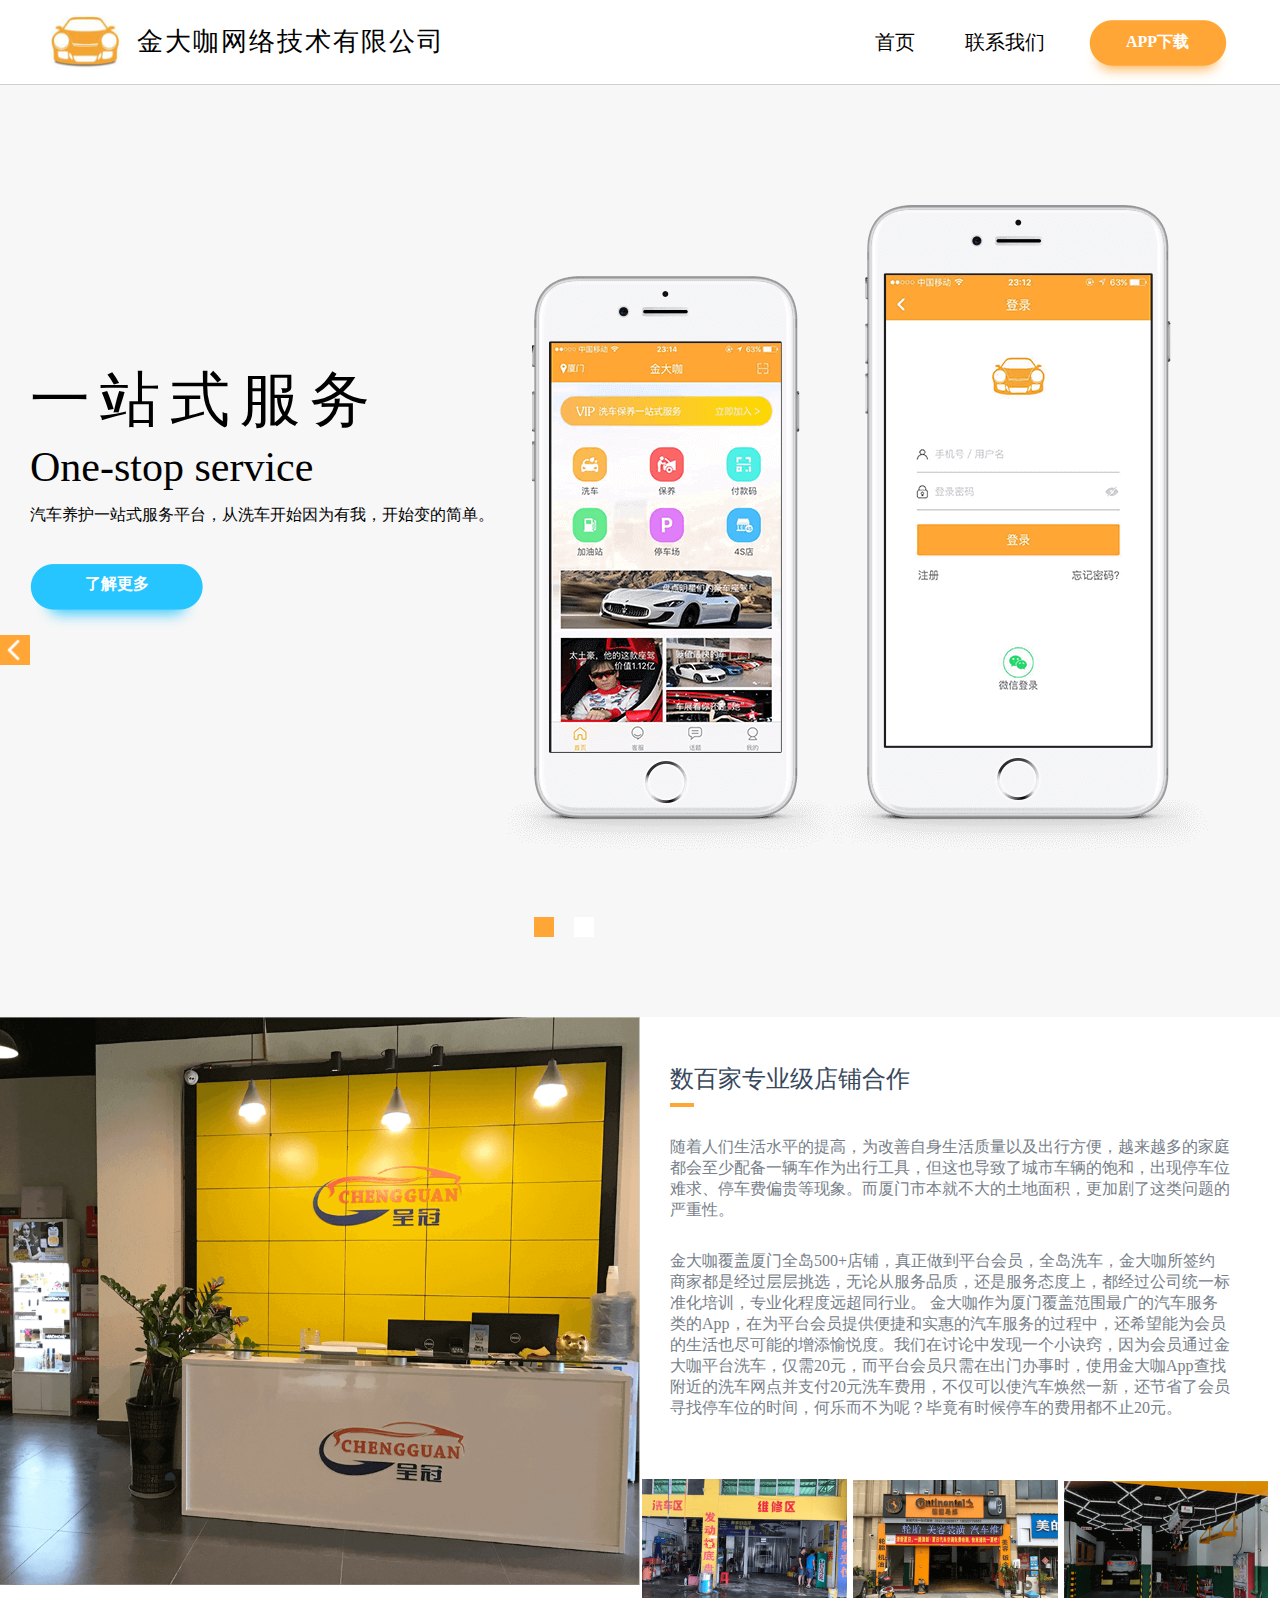
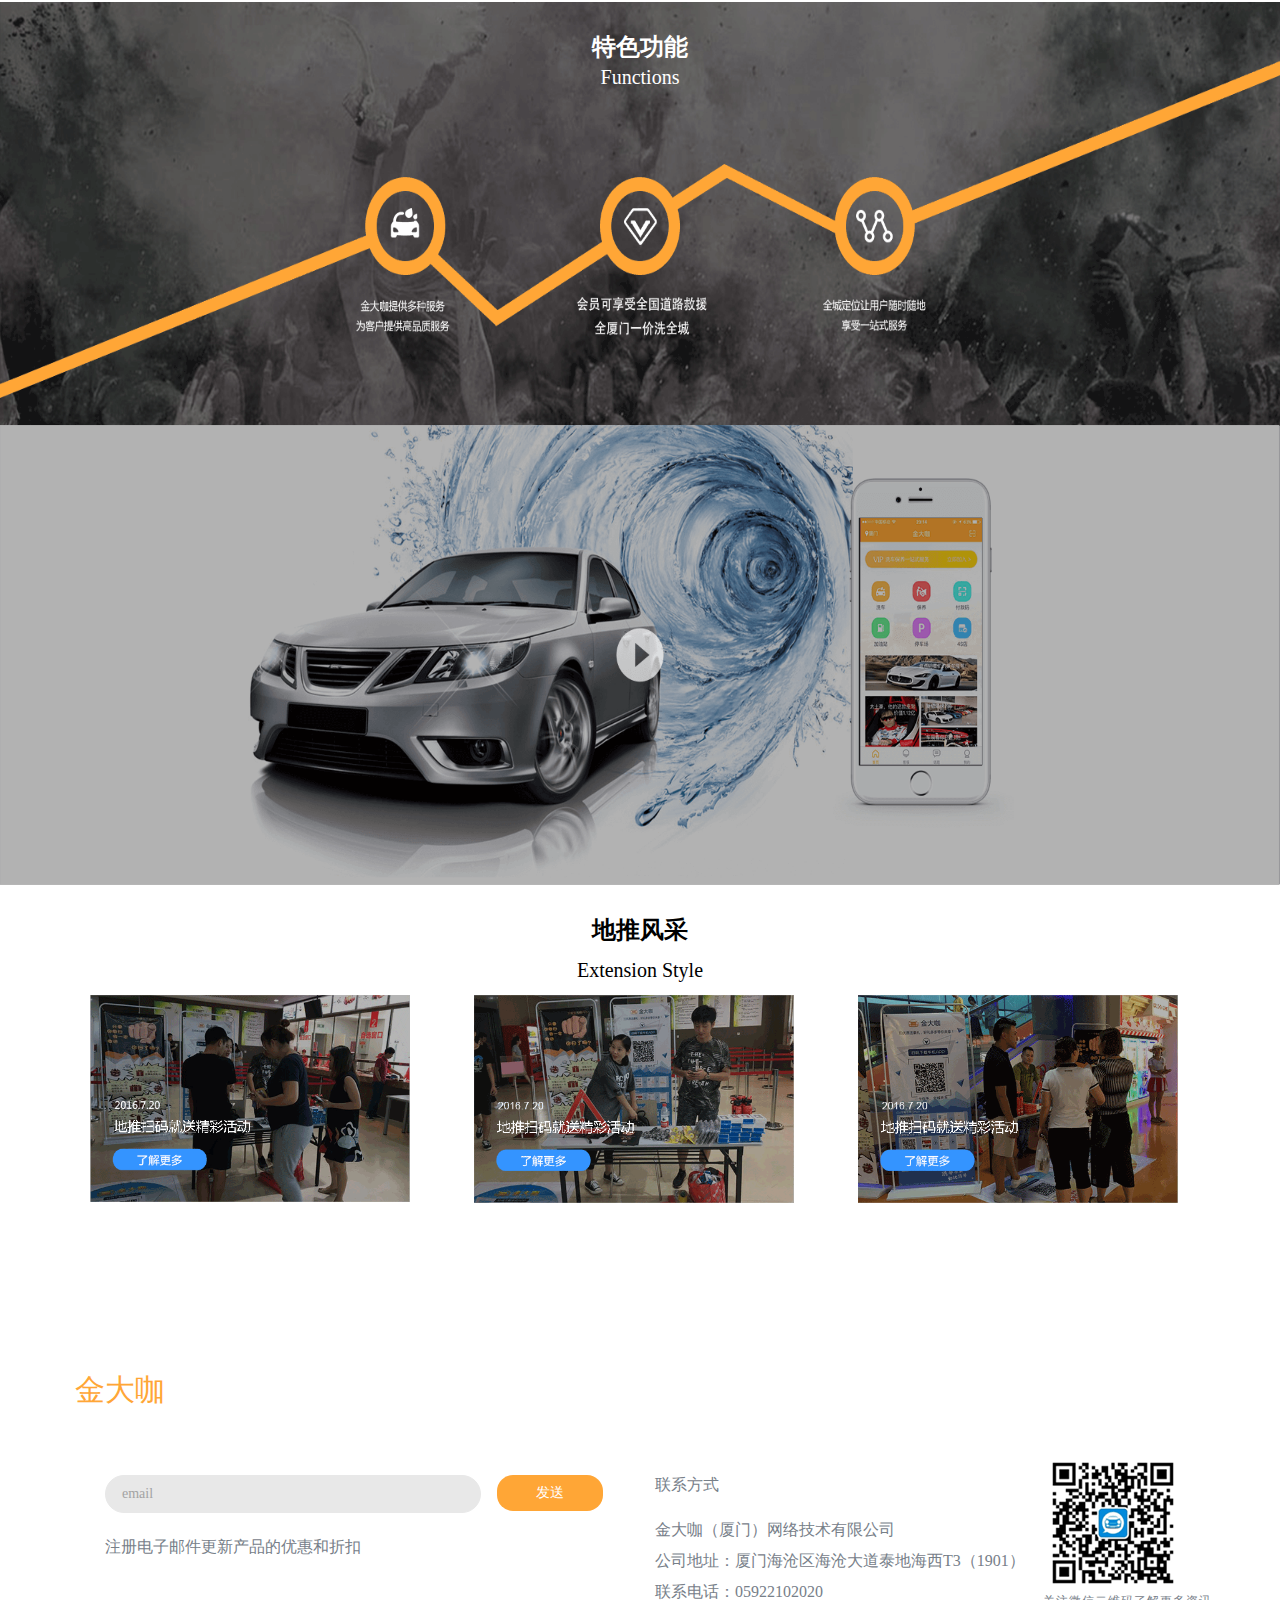
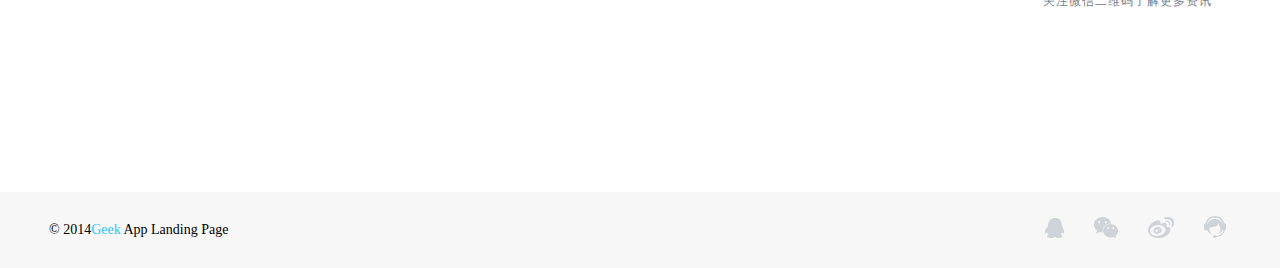
==== index.html @ 1a279f51 "金大咖三个静态页面" ====
<html>

<head>
    <meta http-equiv="Content-Type" content="text/html;charset=UTF-8">
    <title>金大咖</title>
    <link rel="stylesheet" type="text/css" href="css/base.css">
</head>

<body>
    <wrap>
        <header>
            <div class="header-middle">
            <img src="images/card.png" alt="金大咖的logo">
            <h2>金大咖网络技术有限公司</h2>
            <h3><a href="#">首页</a></h3>
            <h3><a href="contactUs.html">联系我们</a></h3>
            <div class="appBtn">
               <a href="download.html">APP下载</a>
            </div>
            </div>
        </header>
        <div class="content">
            <div class="aboutContent">
            <div class="about-content">
                 <img src="images/left-icon.png" class="leftBtn">
                <div class="about-middle">
                    <div class="about-ervice">
                        <h1>一站式服务</h1>
                        <h2>One-stop service</h2>
                        <h6>汽车养护一站式服务平台，从洗车开始因为有我，开始变的简单。</h6>
                         <div class="moreBtn">了解更多</div>
                    </div>
                    <img src="images/phone.png">
                    <div style="" class="tip-div">
                        <div class="color-span"></div>
                        <div></div>
                  </div>
                        
                </div>
                 <img src="images/right-icon.png" class="rightBtn">
            </div>
            </div>
            <div class="shop-content">
                <div class="shop-middle">
                    <img src="images/store1.png" class="storeImg">
                    <div>
                        <h3>数百家专业级店铺合作</h3>
                        <span></span>
                        <p>随着人们生活水平的提高，为改善自身生活质量以及出行方便，越来越多的家庭都会至少配备一辆车作为出行工具，但这也导致了城市车辆的饱和，出现停车位难求、停车费偏贵等现象。而厦门市本就不大的土地面积，更加剧了这类问题的严重性。</p>
                        <p>
                            金大咖覆盖厦门全岛500+店铺，真正做到平台会员，全岛洗车，金大咖所签约商家都是经过层层挑选，无论从服务品质，还是服务态度上，都经过公司统一标准化培训，专业化程度远超同行业。
金大咖作为厦门覆盖范围最广的汽车服务类的App，在为平台会员提供便捷和实惠的汽车服务的过程中，还希望能为会员的生活也尽可能的增添愉悦度。我们在讨论中发现一个小诀窍，因为会员通过金大咖平台洗车，仅需20元，而平台会员只需在出门办事时，使用金大咖App查找附近的洗车网点并支付20元洗车费用，不仅可以使汽车焕然一新，还节省了会员寻找停车位的时间，何乐而不为呢？毕竟有时候停车的费用都不止20元。
                        </p>
                        <img src="images/store2.png">
                        <img src="images/store3.png">
                        <img src="images/store4.png">
                    </div>
                </div>
            </div>
            <div class="feature-content">
                <h3>特色功能</h3>
                <h2>Functions</h2>
                <img src="images/bg-3.png">
            </div>
            <div class="vehicle-content">
                    <img src="images/vehicle.png" class="video" id="video">       
            </div>
             <div class="video-btn" id="video-btn">           
                
            </div>
            <div id="shadow">
                <div id="video-shut" class="video-shut">x</div>
            </div>
           
            <div class="push-content">
                <h3>地推风采</h3>
                <h2>Extension Style</h2>
                <ul>
                    <li>
                        <img src="images/image-3.png" alt="地推风采的第一张图片">
                    </li>
                    <li>
                       <img src="images/image-2.png" alt="地推风采的第二张图片">
                    </li>
                    <li>
                        <img src="images/image-1.png" alt="地推风采的第三张图片">
                    </li>
                </ul>
             </div>
        
            <div class="touch-content">
                <div class="touch-middle">
                    <h2>金大咖</h2>
                    <div class="touch-information">
                        <div class="email">email</div>
                        <div class="send">发送</div>
                        <h6>注册电子邮件更新产品的优惠和折扣</h6>
                    </div>
                    <div class="touch">
                        <p>联系方式</p>
                        <p>金大咖（厦门）网络技术有限公司</p>
                        <p>公司地址：厦门海沧区海沧大道泰地海西T3（1901）</p>
                        <p> 联系电话：05922102020</p>
                    </div>
                    <div class="qrCode">
                        <img src="images/qrCode.png" alt="二维码">
                        <p>关注微信二维码了解更多资讯</p>
                    </div>
                </div>
            </div>

            <div class="footer">
                <div class="footer-middle">
                    <p>© 2014<span>Geek</span> App Landing Page</p>
                    <div>
                        <img src="images/qq.png">
                        <img src="images/WeChat.png">
                        <img src="images/microblog.png">
                        <img src="images/custom-service.png">
                    </div>
                </div>
            </div>
    </wrap>
    <script src="http://libs.baidu.com/jquery/2.0.0/jquery.min.js"></script>
<script type="text/javascript">
          var obtn=document.getElementById('video');
  var ovideo=document.getElementById('video-btn');
  var oshut=document.getElementById('video-shut');
  var oshadow=document.getElementById('shadow');
  obtn.onclick=function () {
    ovideo.style.display='block';
    oshadow.style.display='block';
    ovideo.innerHTML='<video id="video1" controls="controls"><source src="movie.mp4" type="video/mp4"></video>';
  }
  oshut.onclick= function () {
    ovideo.style.display='none';
    oshadow.style.display='none';
  }    

</script>
</body>

</html>
---- css/base.css ----
body,h2,p,h1,h6,h3,h5,ul,li{
	margin: 0;
	padding:0;
}
ul li{
	list-style-type: none;
}
input{outline:none;}
/*****************************************************************头部内容部分************************************/
header {
	width: 100%;
	height: 84px;
	background-color: #fff;
	border-bottom: 1px solid #cfcfcf;
}
.header-middle{
	margin: 0 auto;
	width:1182px;
	height: 84px;
	
}
header a{
	color: #000000;
	text-decoration:none;
}
header .appBtn a{
	color: #fff!important;
}
header img{
	float: left;
	width: 72px;
	height:54px;
	margin-right: 16px;
	margin-top: 15px;
}
header h2{
	float: left;
	font-size: 26px;
	font-weight: normal;
	line-height: 84px;
	color: #000000;
	letter-spacing: 2px;

}
header h3:nth-last-of-type(1){
	margin-left: 50px;
}
header h3{
	float: left;
	font-size: 20px;
	font-weight: normal;
	line-height: 84px;
	color: #000000;
	margin-left: 430px;
}

header .appBtn{
	background: url(../images/appBtn.png);
	width: 147px;
	height: 64px;
	float: right;
	line-height: 44px;
	text-align: center;
	color: #fff;
	font-weight: bold;
	margin-top:20px;
}
/*****************************************************************汽车保养全能管家************************************/
.download-tip{
	width: 100%;
	height:810px;
}
.download-img-middle{
	width:1182px;
	margin: 0 auto;
}
.download-tip h2{
	font-size: 26px;
	font-weight: normal;
	line-height: 84px;
	color: #000000;
	letter-spacing: 2px;
}
.download-tip h2 span{
	font-size: 30px;
	font-weight: bold;
	line-height: 84px;
	color: #000000;
	letter-spacing: 4px;
}
.download-img{
	width: 100%;
	height: 480px;
}
.download-img img{
	float: left;
}
.download-img .line{
	float: left;
	margin-left: 6px;
	height: 300px;
	width: 2px;
	background-color: #cfcfcf;
}
.download-img .download-button{
	margin-left: 30px;
	float: left;
}
.download-img .download-button h3{
	font-family: normal;
	letter-spacing: 4px;
	font-size: 28px;
	margin-bottom: 20px;
}
.download-img .download-button ul{
	width: 300px;
	height:110px;
}
.download-img .download-button li{
	margin-bottom: 8px;
	height:20px;

}
.download-img .download-button li h6{
	color: #222222;
	font-size: 16px;
	letter-spacing: 4px;
	line-height: 20px;
	float: left;
}
.download-img .download-button li span{
	float: left;
	width: 2px;
	height: 20px;
	margin: 0 6px;
	background-color: #cfcfcf;
}
.download-img .download-button li p{
	font-size: 16px;
	letter-spacing: 4px;
	line-height: 20px;
	float: left;
	color: #555555;
}
.download-img .download-button div{
	width: 160px;
	height:40px;
	background-color: #ffa636;
	color: #fff;
	line-height: 40px;
	text-align: center;
	border-radius: 6px;
}
.download-inf{
	margin-top: 80px;
}
.download-inf h5{
	font-family: normal;
	letter-spacing: 4px;
	font-size: 28px;
	margin-bottom: 6px;
}
.download-inf .inf-span{
	height: 6px;
	width: 50px;
	background-color: #cfcfcf;
}
.download-inf  p{
	margin-top: 10px;
	font-size: 14px;
	color: #666666;
	letter-spacing: 2px;
}
/*****************************************************************强大的功能特性内容部分************************************/

.function-div{
	background-color: #f9f9f9;
	width: 100%;
	height: 1600px;
}
.function-div h1{
	line-height: 80px;
	font-size: 26px;
	text-align: center;
	margin-bottom: 20px;
}
.function-inf{
	margin: 0 auto;
	width:1182px;
	height:463px;
	margin-bottom: 10px;
}
.function-inf img,.function-inf .function-text{
	float: left;
}
.function-inf .function-text{
	margin-left: 15px;
}
.function-inf .function-text h3{
	margin-top: 110px;
	font-weight: normal;
	font-size: 20px;
	line-height: 22px;
	margin-bottom: 10px;
}
.function-inf .function-text p{
	font-size: 16px;
	line-height: 22px;
	color: #777777;
}
/*****************************************************************安装指南内容部分************************************/
.install-content{
	width: 100%;
	height: 700px;
}
.install-content h1{
	letter-spacing: 4px;
	line-height: 80px;
	font-size: 26px;
	text-align: center;
	margin-bottom: 20px;
}
.install-content .install-content-middle{
	margin: 0 auto;
	width:1182px;
	height: 700px;

}
.install-content .phone-img{
	margin-left: 140px;
	float: left;
}
.install-content .install-app{
	float: right;
	margin-right: 90px;
}
.install-content .install-app h5{

	margin-top: 60px;
	font-weight: normal;
	font-size: 20px;
	line-height: 22px;
	margin-bottom: 10px; 
}
.install-content .install-app .inf-p{
	font-size: 14px;
	line-height: 30px;
}
.install-content .install-app ul{
	width: 100%;
	height:140px;
}
.install-content .install-app ul li{
	float: left;
	height:180px;
	margin-left: 10px;
}
.install-content .install-app img{
	width: 140px;
	height:140px;
}
.install-content .install-app p{
	font-size: 12px;
	color: #444444;
}
.install-content .install-app a{
	color: #018adb;
}
/*****************************************************************了解更多内容部分************************************/
.aboutContent{
	background-color:#f7f7f7; 
	height: 932px;
	width: 100%;
}
.about-content{
	margin: 0 auto;
	height: 932px;
	width: 1349px;
	
}
.about-content .rightBtn, .about-content .leftBtn{
	margin-top: 550px;
	height: 30px;
	width: 30px;
}
.about-content .rightBtn{
	float: right;
}
.about-content  .leftBtn{
	float: left;
	
}
.about-content .about-middle{
	float: left;
	width:1182px;
	height: 932px;
}
.about-middle div{
	margin-top: 286px;
	float: left;
}
.about-middle h1{
	letter-spacing: 10px;
	line-height: 58px;
	font-weight: normal;
	font-size: 60px;

}
.about-middle h2{
	margin-top: 18px;
	font-weight: normal;
	font-size: 42px;
	line-height: 40px;
}
.about-middle h6{
	margin-top: 18px;
	font-weight: normal;
	font-size: 16px;
}
.moreBtn{
	background: url(../images/moreBtn.png);
	margin-top: 38px!important;
	width: 173px;
	height: 67px;
	text-align: center;
	color: #fff;
	font-size: 16px;
	font-weight: bold;
	line-height: 40px;
}
.about-middle img{
	margin-top: 120px;
	float: right;
}

.about-middle .tip-div img{
	float: none;
	margin:0;
}
.about-ervice {
	height: 490px;
}
.about-middle .tip-div{
	margin: 0 auto; 
	width: 100px;
	height:40px;
}
.about-middle .tip-div div{
	margin-top: 60px!important;
	margin-left: 20px;
	width:20px;
	height:20px;
	background-color: #fff;
}
.about-middle .tip-div .color-span{
		margin-left: 40px;
	background-color: #ffa636;
}

/*****************************************************************店铺部分************************************/
.shop-content{
	height:568px;
	width: 100%;
	background-color:#ffffff; 
}
.shop-content .shop-middle{
	height:568px;
	width: 100%;
}
.shop-content .storeImg{
	height:568px;
	width: 50%;
	float: left;
}
.shop-middle  div{
	float: right;
	width: 50%;
}
.shop-content h3{
	font-weight:normal;
	margin-left:30px;
	margin-top: 46px;
	font-size: 24px;
	color: #37485c;
}
 .shop-content span{
 	margin-left:30px;
 	display: block;
 	margin-top: 8px;
 	width: 24px;
 	height: 4px;
 	background-color: #ffa636;
 }
  .shop-content p{
 	margin-right:50px;
  	margin-left:30px;
  	font-size:14px;
 	margin-top: 30px;
 	font-size: 16px;
 	color: #778089;
 }
 .shop-middle div img{
 	width: 32%;
 	margin-top:60px;
 	margin-left: 2px;
 }


 /*****************************************************************联系我们车的图像内容部分************************************/
 .car-content,.car-content img{
 	margin: 0 auto;
	width:100%;
	height:560px;
 }


 /*****************************************************************特色功能内容部分************************************/
 .feature-content,.feature-content img{
 	margin: 0 auto;
	width:100%;
	height:440px;
 } 
 .feature-content h3,.feature-content h2{
 	width: 100%;
 	position: absolute;
 	text-align: center;
 	line-height: 30px;
 	color: #fff;
 }
 .feature-content h3{
 		font-size: 24px;
 	 margin-top: 30px;
 }
.feature-content h2{
	font-weight: normal;
		font-size: 20px;
 	 margin-top: 60px;
 }
/*****************************************************************地推风采部分************************************/
.push-content{
	width: 100%;
	height:380px;
}
 .push-content h3,.push-content h2{
	width: 100%;
 	text-align: center;
 	line-height: 30px;
}
.push-content  h3{
 		font-size: 24px;
 	 margin-top: 30px;
 }
.push-content  h2{
	font-weight: normal;
		font-size: 20px;
 	 margin-top: 10px;
 }
 .push-content  ul{
 	margin-top: 10px;
 }
 .push-content  ul li{
 	width: 25%;
 	float: left;
 	margin: 0 5%;	
 }
 .push-content  ul li:nth-last-of-type(1){
 	margin-left: 0;	
 }
 .push-content  ul li:nth-last-of-type(3){
 	margin-left: 7%;
margin-right: 0;	
 }
 .push-content  ul li img{
 	width: 100%;
 
 }
 /*****************************************************************车的图像内容部分************************************/
 .vehicle-content,.vehicle-content img{
 	margin: 0 auto;
	width:100%;
	height:460px;
 }
.video-btn{
      position: fixed;
      top:0;
      left: 40%;
      display: none;
      z-index: 101;
    }
    .video-btn #video1{
    	margin-top: 16%;
    	height: 560px;
    }
	.video-shut{
  background:rgba(0, 0, 0, 0.5) none repeat scroll 0 0 !important;
   filter:Alpha(opacity=50); background:#000;
      height:80px;
      width:80px;
      font-size:20px;
      color:pink;
      float:right;
      color: #fff;
      text-align: center;
     line-height: 80px;
      padding-top:30px;
    }
    #shadow{
     position: fixed;
     opacity: 0.5;
     filter:alpha(opacity=50);
     bottom:0;
     left: 0;
     right: 0;
     top: 0;
     background:black;
     z-index: 100;
     display: none;
   }
  
 /*****************************************************************联系我们内容部分************************************/
 .contact-content{
 	height: 800px;
	width:100%;
 	background-color:#f7f7f7; 
 }
 .contact-middle{
 	width:1182px;
 	margin: 0 auto;
 	height: 800px;
 }
 .contact-content img{
 	padding-top: 70px;
 	display: block;
 	margin: 0 auto;
	width:1182px;
	height: 10px;
 }
 .contact-content h3{
 	color: #5d5d5d;
	margin-top: 60px;
	font-size:26px;
	line-height:30px;
 }
.contact-content h3 span{
	font-size: 20px;
	
	color: #7b7b7b;
	font-weight: normal!important;
	margin-left: 8px;
}
.contact-content h4{
	color: #7b7b7b;
	font-size:24px;
	font-weight: normal;
	margin: 30px 0;
}
.contact-content ul{
	float: left;
}
.contact-content ul p{
	margin-bottom: 40px;
	color: #979696;
	font-size:16px;
	font-weight: normal;
	line-height: 32px;
}
.contact-content ul .infP{
	margin:0 0 40px 0;
}
.contact-content ul li{
	width: 700px;
	height:20px;
	margin-bottom: 20px;
}
.ride-li{
	margin-bottom: 10px!important;
}
.contact-content ul h6,.contact-content ul span{
	line-height: 20px;
	font-size: 16px;
	float: left;

}
.contact-content ul h6{
	color: #434141;
}
.contact-content ul span{
	letter-spacing: 1px;
	margin-left: 2px;
	color: #778089;
}
.contact-content .qrCode{
	float: left;
	padding:0!important;
	width: 140px!important;
	height:140px!important;
	margin:0!important;
}
.contact-content  h5{
	float: left;
	color: #444444;
	font-size: 16px;
	margin-left: 30px;
	line-height: 140px;
	letter-spacing: 1px;
	}
.contact-content  form{
	float: right;
	width: 480px;
	height:466px;
}
.contact-content input{
	border: 1px solid #e8e8e8;
	padding:0 0 0 30px;
	border-radius: 20px;
	height:46px;
	background-color: #e8e8e8;
	width: 480px;
	margin-bottom: 40px;
	line-height: 46px;
}
.contact-content .input-textarea{
	line-height: 180px;
	height:180px!important;

}
.contact-content .saveBtn{
	width: 160px;
	height:46px;
	border-radius: 20px;
	background-color: #ffa636;
	color: #fff;
	text-align: center;
	line-height: 46px;
	font-size: 16px;
	}
 /*****************************************************************联系内容部分************************************/



.touch-content{
	width: 100%;
	height: 422px;
	background-color: #fff;
}
.touch-middle{
	margin: 0 auto;
	width:1182px;
	height: 422px;
}
.touch-middle h2{
	margin-left: 26px;
	font-size: 30px;
	font-weight: normal;
	margin-top: 75px;
	color: #ffa636;
}
.touch-middle div{
	float: left;
}
.touch-middle .touch-information{
	margin-top: 64px;
}
.touch-middle .touch-information .email{
	font-size: 14px;
	color: #a3a3a3;
	padding-left: 16px;
	line-height: 36px;
	margin-left: 56px;
	border-radius: 12px;
	width: 358px;
	height: 36px;
	border: 1px solid #e8e8e8;
	border-radius: 20px;
	background-color: #e8e8e8;
	float: left;
}
.touch-middle .touch-information .send{
	text-align: center;
	font-size: 14px;
	color: #ffffff;
	line-height: 36px;
	border-radius: 16px;
	float: left;
	margin-left: 16px;
	width: 106px;
	height: 36px;
	background-color: #ffa636;
}
.touch-middle .touch-information h6{
	padding-left: 56px;
	margin-top: 62px;
	font-size: 16px;
	color: #778089;
	font-weight: normal;
}
.touch-middle  .touch{
	margin-top: 64px;
	float: left;
	margin-left:52px;
}
.touch-middle  .touch p{
	margin-bottom: 10px;
	font-size: 16px;
	color: #778089;
}
.touch-middle .touch p:first-child{
	margin-bottom: 24px;
}
.qrCode{
	margin-left: 18px;
	margin-top: 42px;
}
.qrCode p{
	letter-spacing: 1px;
	font-size: 12px;
	color: #778089;
}
 /*****************************************************************底部内容部分************************************/
 .footer{
 	width: 100%;
 	height: 76px;
 	background-color: #f7f7f7;
 }
 .footer .footer-middle{
 	margin: 0 auto;
	width:1182px;
	height: 76px;
 }

 .footer-middle p{
 	font-size: 14px;
 	line-height: 76px;
 	float: left;
 }
 .footer-middle p span{
 	color: #27c5ff;
 }
 .footer-middle  div{
 	float: right;
 	width: 186px;
 	margin-top: 24px;
 }
 .footer-middle  div img{
 	margin-left: 26px;
 }
 .footer-middle  div img:first-child{
 	margin-left: 0px;
 }
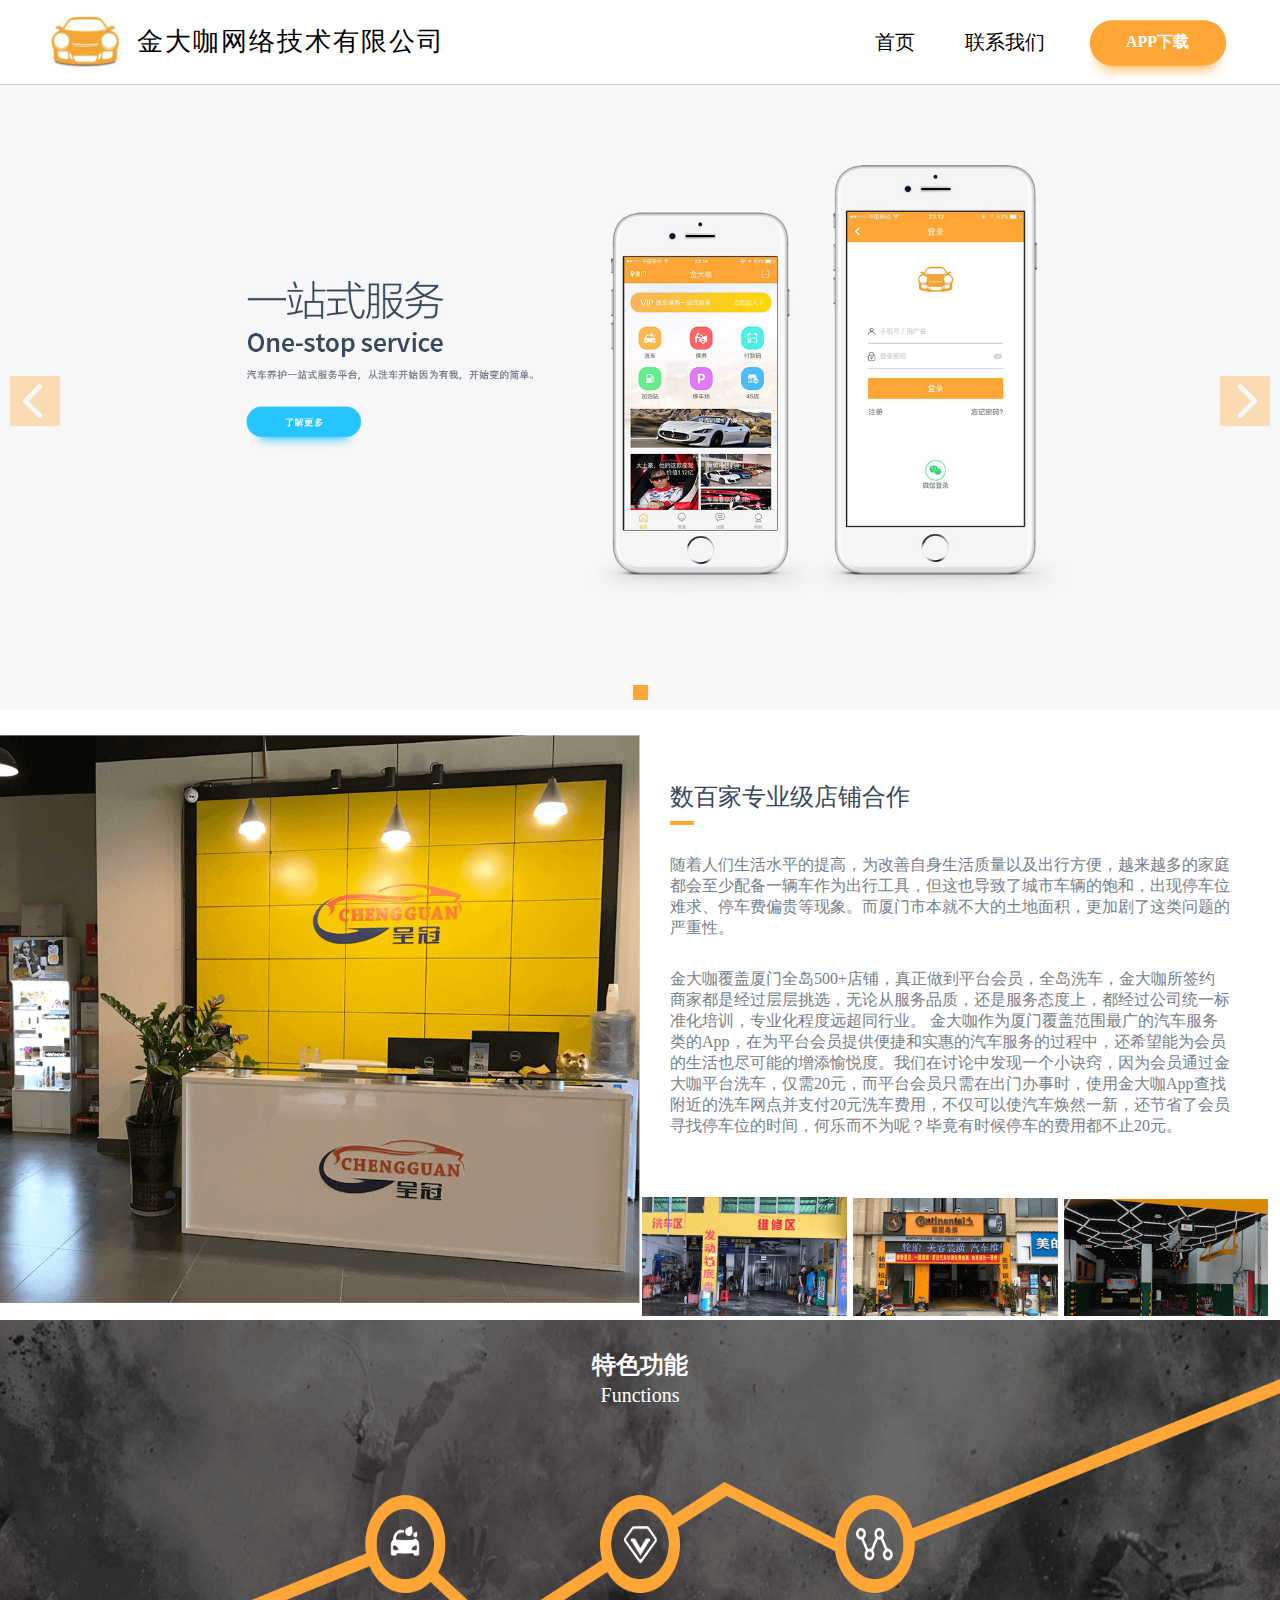
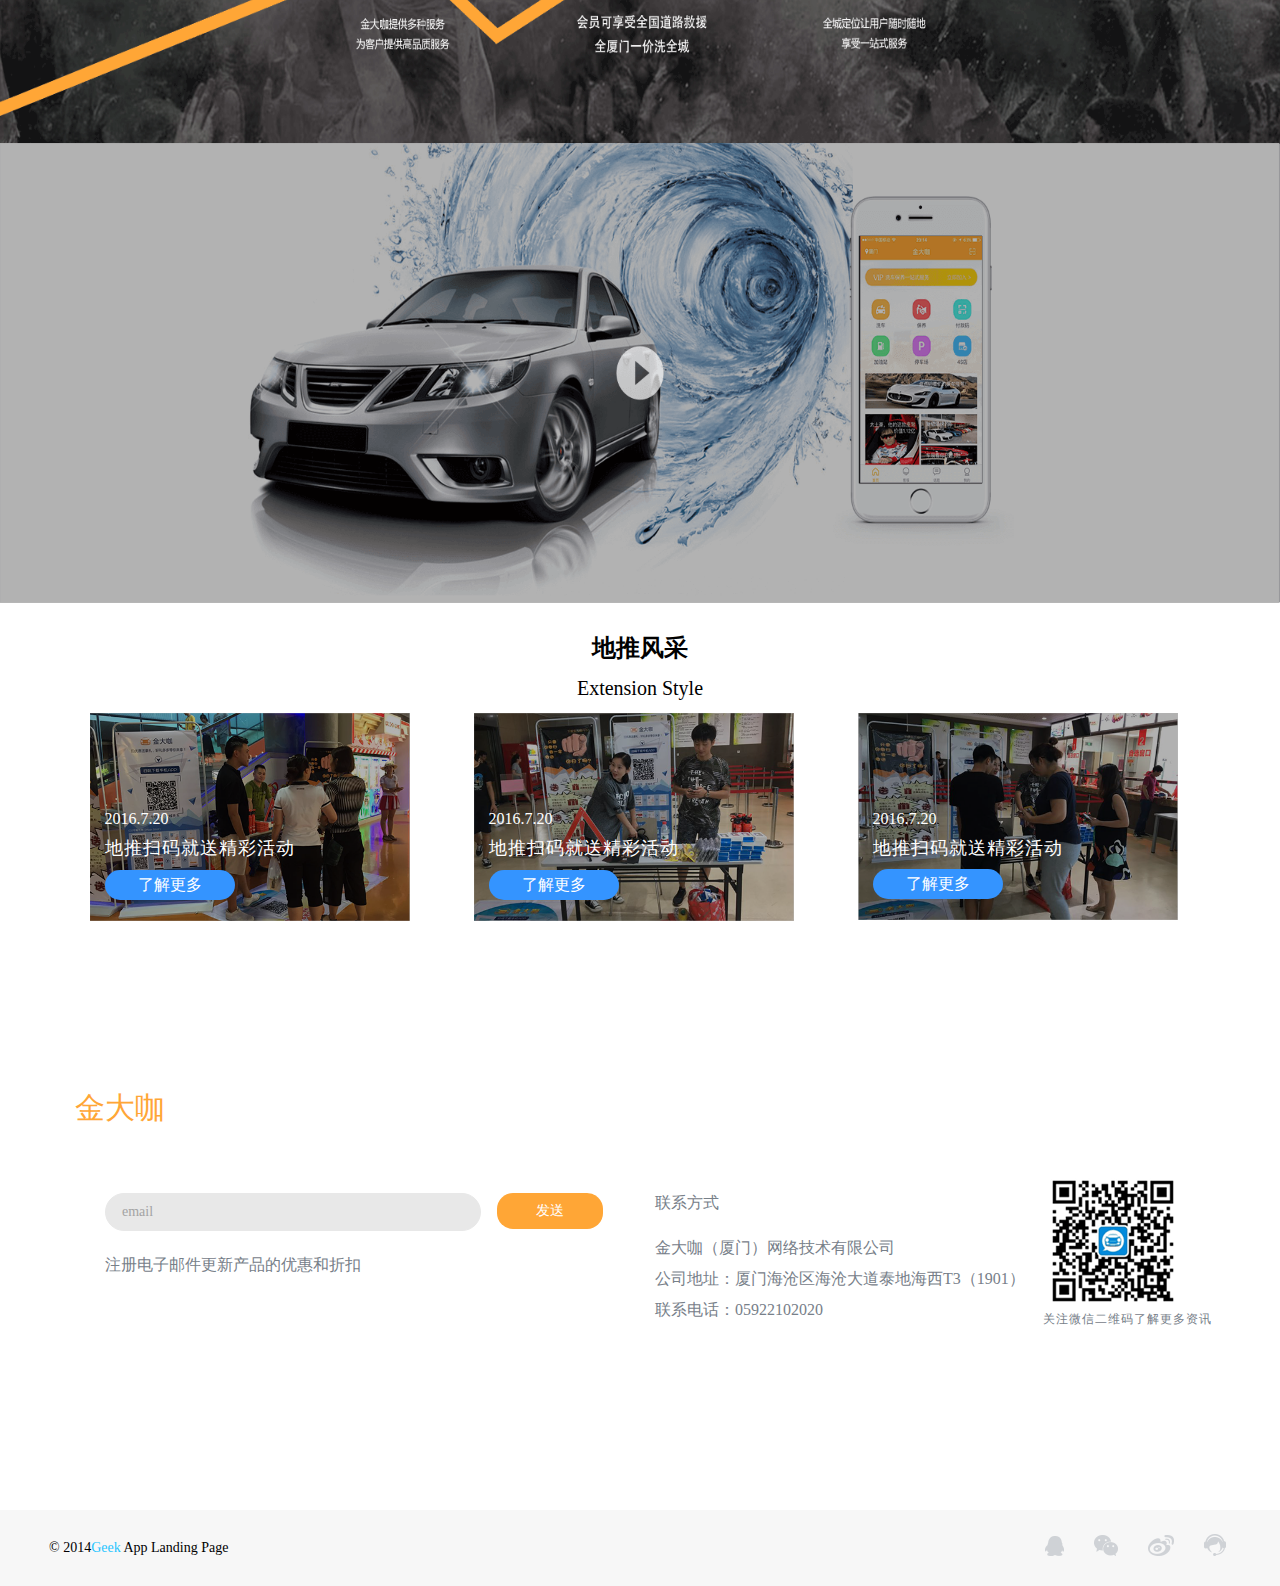
==== commit 61ee3a65: "轮播图" ====
--- a/index.html
+++ b/index.html
@@ -4,6 +4,8 @@
     <meta http-equiv="Content-Type" content="text/html;charset=UTF-8">
     <title>金大咖</title>
     <link rel="stylesheet" type="text/css" href="css/base.css">
+    <link rel="stylesheet" type="text/css" href="css/module.css">
+    <link rel="stylesheet" type="text/css" href="css/swiper.css">
 </head>
 
 <body>
@@ -20,26 +22,21 @@
             </div>
         </header>
         <div class="content">
-            <div class="aboutContent">
             <div class="about-content">
-                 <img src="images/left-icon.png" class="leftBtn">
-                <div class="about-middle">
-                    <div class="about-ervice">
-                        <h1>一站式服务</h1>
-                        <h2>One-stop service</h2>
-                        <h6>汽车养护一站式服务平台，从洗车开始因为有我，开始变的简单。</h6>
-                         <div class="moreBtn">了解更多</div>
-                    </div>
-                    <img src="images/phone.png">
-                    <div style="" class="tip-div">
-                        <div class="color-span"></div>
-                        <div></div>
-                  </div>
-                        
-                </div>
-                 <img src="images/right-icon.png" class="rightBtn">
+            <!-- Swiper -->
+                 <!-- Swiper -->
+    <div class="swiper-container">
+        <div class="swiper-wrapper">
+            <div class="swiper-slide"><img src="images/one.jpg" style="width: 100%;"></div>
+        </div>
+        <!-- Add Pagination -->
+        <div class="swiper-pagination"></div>
+        <!-- Add Pagination -->
+        <div class="swiper-button-next"></div>
+        <div class="swiper-button-prev"></div>
+    </div>
             </div>
-            </div>
+        
             <div class="shop-content">
                 <div class="shop-middle">
                     <img src="images/store1.png" class="storeImg">
@@ -69,7 +66,7 @@
                 
             </div>
             <div id="shadow">
-                <div id="video-shut" class="video-shut">x</div>
+                <img id="video-shut" class="video-shut" src="images/close.png">
             </div>
            
             <div class="push-content">
@@ -77,13 +74,23 @@
                 <h2>Extension Style</h2>
                 <ul>
                     <li>
-                        <img src="images/image-3.png" alt="地推风采的第一张图片">
+                        <img src="images/img-33.png" alt="地推风采的第一张图片">
+                        <p>2016.7.20</p>
+                        <h6>地推扫码就送精彩活动</h6>
+                        <div>了解更多</div>
+
                     </li>
                     <li>
-                       <img src="images/image-2.png" alt="地推风采的第二张图片">
+                       <img src="images/img-22.png" alt="地推风采的第二张图片">
+                       <p>2016.7.20</p>
+                        <h6>地推扫码就送精彩活动</h6>
+                        <div>了解更多</div>
                     </li>
                     <li>
-                        <img src="images/image-1.png" alt="地推风采的第三张图片">
+                        <img src="images/img-11.png" alt="地推风采的第三张图片">
+                         <p>2016.7.20</p>
+                        <h6>地推扫码就送精彩活动</h6>
+                        <div>了解更多</div>
                     </li>
                 </ul>
              </div>
@@ -122,6 +129,16 @@
             </div>
     </wrap>
     <script src="http://libs.baidu.com/jquery/2.0.0/jquery.min.js"></script>
+    <script type="text/javascript" src="js/swiper.min.js"></script>
+     <script>
+    var swiper = new Swiper('.swiper-container', {
+        pagination: '.swiper-pagination',
+        paginationClickable: true,
+        nextButton: '.swiper-button-next',
+        prevButton: '.swiper-button-prev',
+        autoHeight: true, //enable auto height
+    });
+    </script>
 <script type="text/javascript">
           var obtn=document.getElementById('video');
   var ovideo=document.getElementById('video-btn');
--- a/css/base.css
+++ b/css/base.css
@@ -267,94 +267,11 @@
 	color: #018adb;
 }
 /*****************************************************************了解更多内容部分************************************/
-.aboutContent{
-	background-color:#f7f7f7; 
-	height: 932px;
-	width: 100%;
-}
 .about-content{
-	margin: 0 auto;
-	height: 932px;
-	width: 1349px;
+	// background-color:#f7f7f7; 
+	height: 650px;
+	width: 100%;
 	
-}
-.about-content .rightBtn, .about-content .leftBtn{
-	margin-top: 550px;
-	height: 30px;
-	width: 30px;
-}
-.about-content .rightBtn{
-	float: right;
-}
-.about-content  .leftBtn{
-	float: left;
-	
-}
-.about-content .about-middle{
-	float: left;
-	width:1182px;
-	height: 932px;
-}
-.about-middle div{
-	margin-top: 286px;
-	float: left;
-}
-.about-middle h1{
-	letter-spacing: 10px;
-	line-height: 58px;
-	font-weight: normal;
-	font-size: 60px;
-
-}
-.about-middle h2{
-	margin-top: 18px;
-	font-weight: normal;
-	font-size: 42px;
-	line-height: 40px;
-}
-.about-middle h6{
-	margin-top: 18px;
-	font-weight: normal;
-	font-size: 16px;
-}
-.moreBtn{
-	background: url(../images/moreBtn.png);
-	margin-top: 38px!important;
-	width: 173px;
-	height: 67px;
-	text-align: center;
-	color: #fff;
-	font-size: 16px;
-	font-weight: bold;
-	line-height: 40px;
-}
-.about-middle img{
-	margin-top: 120px;
-	float: right;
-}
-
-.about-middle .tip-div img{
-	float: none;
-	margin:0;
-}
-.about-ervice {
-	height: 490px;
-}
-.about-middle .tip-div{
-	margin: 0 auto; 
-	width: 100px;
-	height:40px;
-}
-.about-middle .tip-div div{
-	margin-top: 60px!important;
-	margin-left: 20px;
-	width:20px;
-	height:20px;
-	background-color: #fff;
-}
-.about-middle .tip-div .color-span{
-		margin-left: 40px;
-	background-color: #ffa636;
 }
 
 /*****************************************************************店铺部分************************************/
@@ -461,7 +378,8 @@
  .push-content  ul li{
  	width: 25%;
  	float: left;
- 	margin: 0 5%;	
+ 	margin: 0 5%;
+ 	position:relative;	
  }
  .push-content  ul li:nth-last-of-type(1){
  	margin-left: 0;	
@@ -470,9 +388,44 @@
  	margin-left: 7%;
 margin-right: 0;	
  }
- .push-content  ul li img{
+ // .push-content  ul li img{
+ // 	width: 100%;
+ 
+ // }
+ .push-content ul li img{
  	width: 100%;
- 
+ }
+ .push-content ul li p{
+ 	font-size: 16px;
+ 	position:absolute;
+ 	z-indent:2;
+ 	left:15px;
+ 	top:46%;
+ 	color: #fff;
+ }
+ .push-content ul li h6{
+ 	font-weight:normal;
+ 	letter-spacing: 1px;
+ 	font-size: 18px;
+ 	position:absolute;
+ 	z-indent:2;
+ 	left:15px;
+ 	top:58%;
+ 	color: #fff;
+ }
+ .push-content ul li div{
+ 	text-align: center;
+ 	background-color: #3494ff;
+ 	font-size: 16px;
+ 	position:absolute;
+ 	z-indent:2;
+ 	left:15px;
+ 	top:74%;
+ 	border-radius: 22px;
+ 	width: 130px;
+ 	height: 30px;
+ 	line-height: 30px;
+ 	color: #fff;
  }
  /*****************************************************************车的图像内容部分************************************/
  .vehicle-content,.vehicle-content img{
@@ -492,17 +445,17 @@
     	height: 560px;
     }
 	.video-shut{
-  background:rgba(0, 0, 0, 0.5) none repeat scroll 0 0 !important;
-   filter:Alpha(opacity=50); background:#000;
-      height:80px;
-      width:80px;
-      font-size:20px;
-      color:pink;
-      float:right;
-      color: #fff;
-      text-align: center;
-     line-height: 80px;
-      padding-top:30px;
+ margin-right:100px;
+ z-index:888;
+ height: 30px;
+ width: 30px;
+ font-size:20px;
+ color:pink;
+ float:right;
+ color: #fff;
+ text-align: center;
+ line-height: 80px;
+ padding-top:30px;
     }
     #shadow{
      position: fixed;
@@ -636,8 +589,6 @@
 	}
  /*****************************************************************联系内容部分************************************/
 
-
-
 .touch-content{
 	width: 100%;
 	height: 422px;
--- a/css/module.css
+++ b/css/module.css
@@ -0,0 +1,15 @@
+  .swiper-container {
+        width: 100%;
+        height: auto;
+    }
+    .swiper-slide {
+        text-align: center;
+        font-size: 18px;
+        background: #fff;
+
+    }
+    .swiper-container .swiper-slide {
+        height: 600px;
+        line-height: 600px;
+    }
+    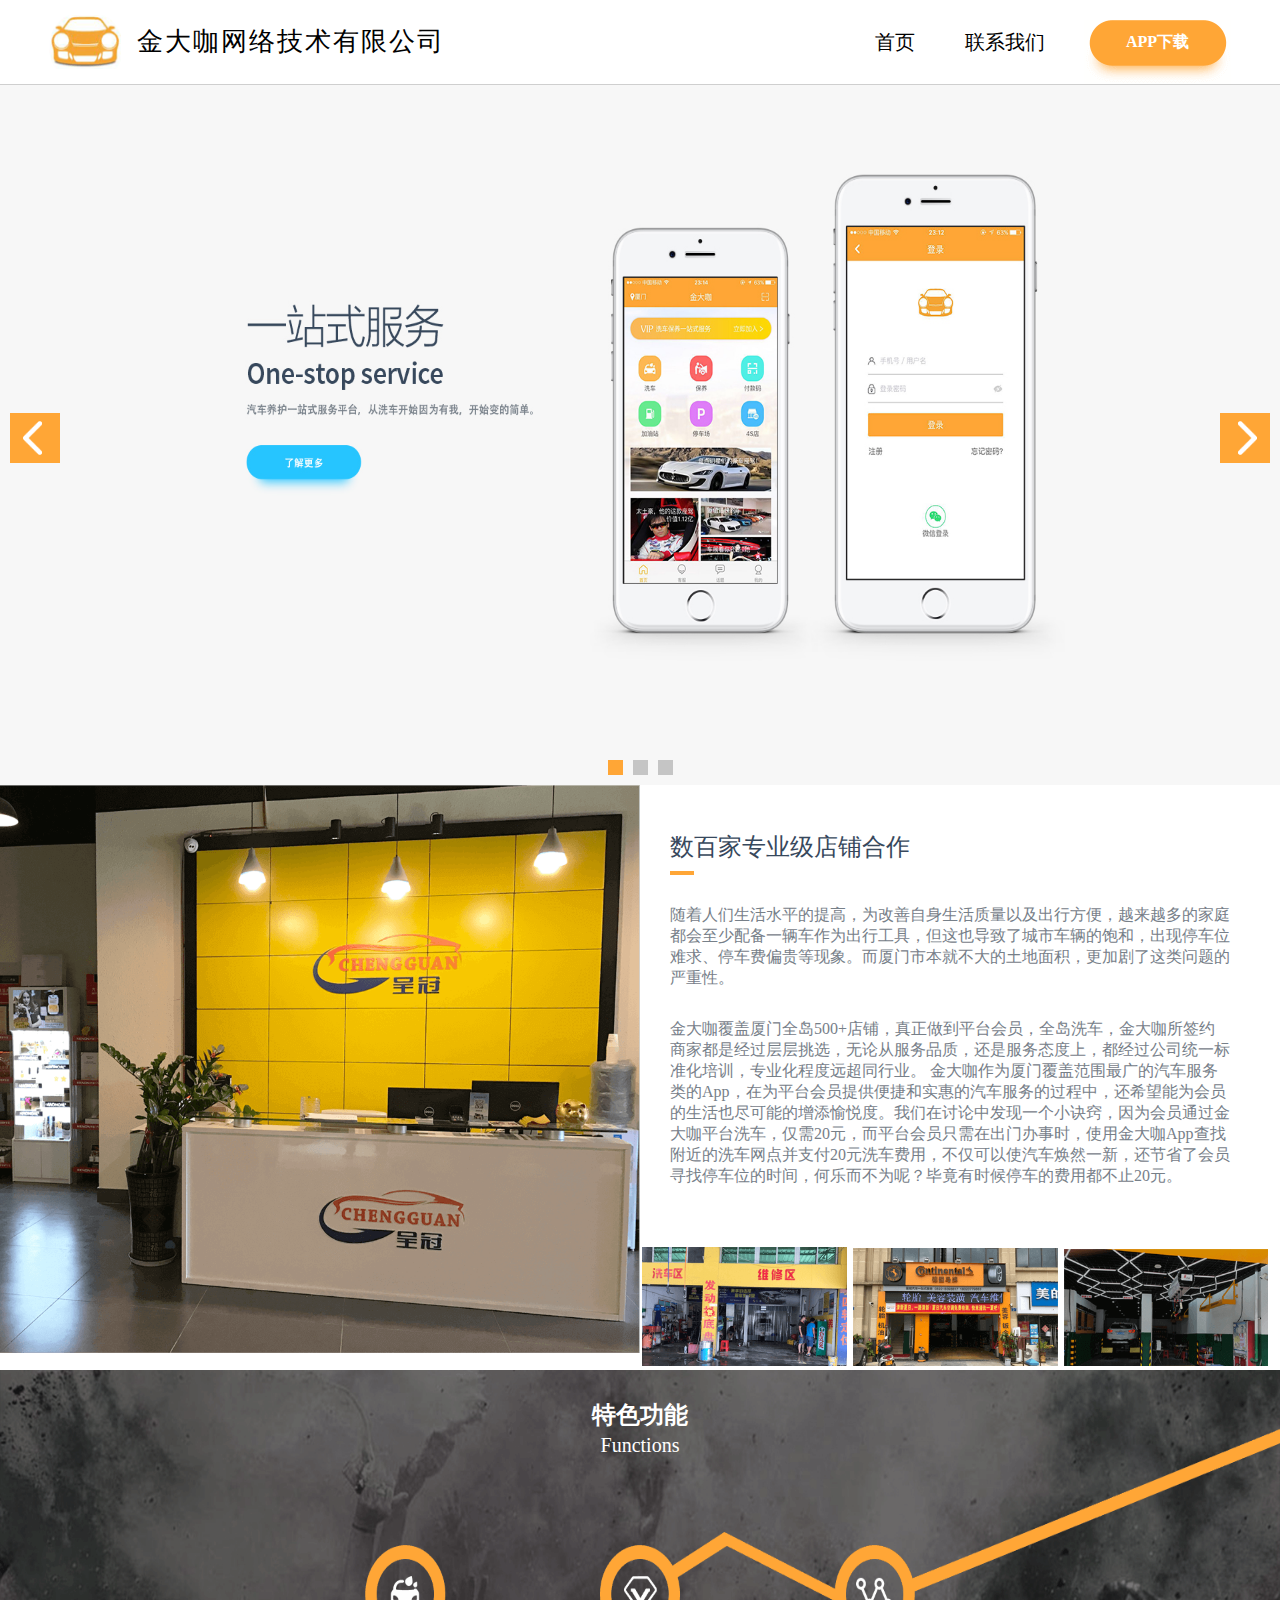
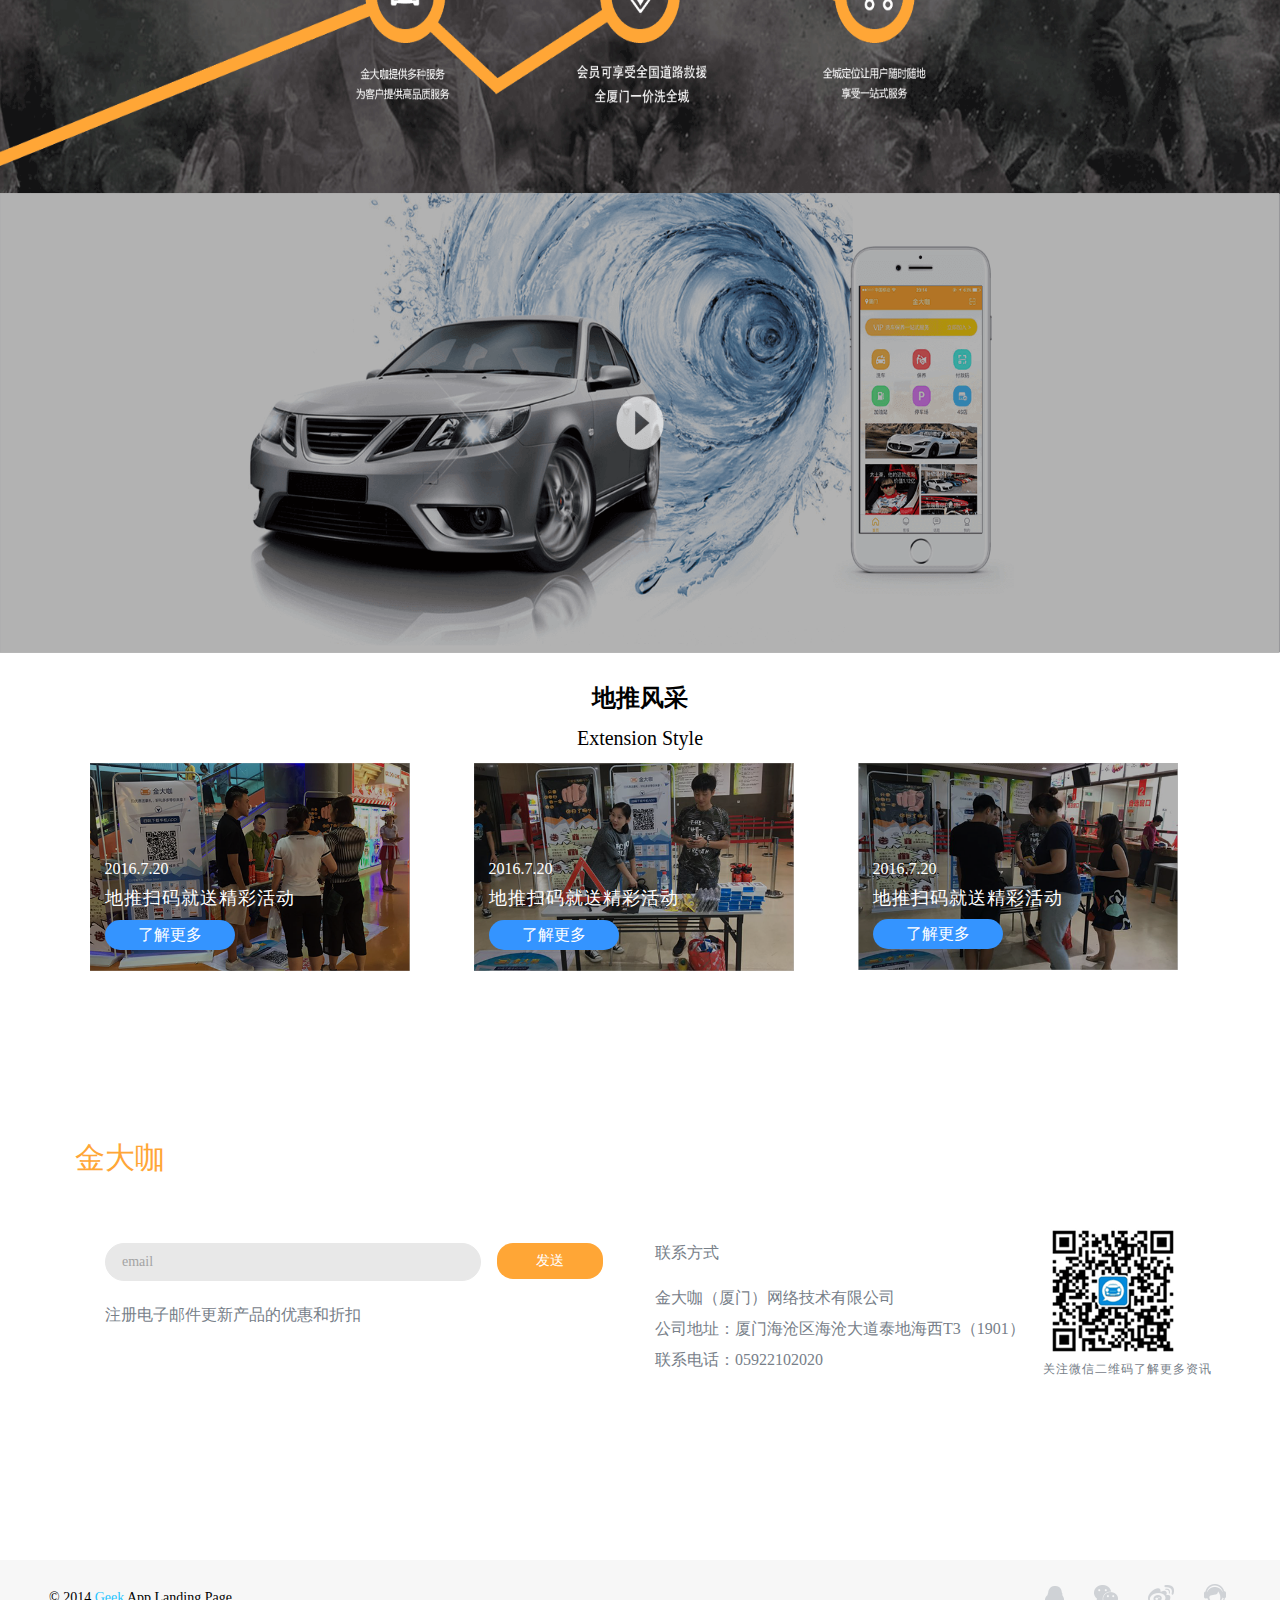
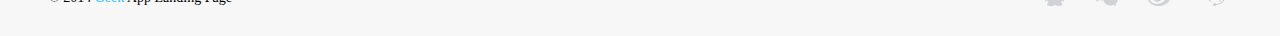
==== commit 5e3f846b: "修改轮播图" ====
--- a/index.html
+++ b/index.html
@@ -1,146 +1,247 @@
 <html>
-
-<head>
-    <meta http-equiv="Content-Type" content="text/html;charset=UTF-8">
-    <title>金大咖</title>
-    <link rel="stylesheet" type="text/css" href="css/base.css">
-    <link rel="stylesheet" type="text/css" href="css/module.css">
-    <link rel="stylesheet" type="text/css" href="css/swiper.css">
-</head>
-
-<body>
-    <wrap>
-        <header>
-            <div class="header-middle">
-            <img src="images/card.png" alt="金大咖的logo">
-            <h2>金大咖网络技术有限公司</h2>
-            <h3><a href="#">首页</a></h3>
-            <h3><a href="contactUs.html">联系我们</a></h3>
-            <div class="appBtn">
-               <a href="download.html">APP下载</a>
+    <head>
+        <meta content="text/html;charset=utf-8" http-equiv="Content-Type">
+            <title>
+                金大咖
+            </title>
+            <link href="css/base.css" rel="stylesheet" type="text/css">
+                <link href="css/module.css" rel="stylesheet" type="text/css">
+                    <link href="css/swiper.css" rel="stylesheet" type="text/css">
+                    </link>
+                </link>
+            </link>
+        </meta>
+    </head>
+    <body>
+        <wrap>
+            <header>
+                <div class="header-middle">
+                    <img alt="金大咖的logo" src="images/card.png">
+                        <h2>
+                            金大咖网络技术有限公司
+                        </h2>
+                        <h3>
+                            <a href="#">
+                                首页
+                            </a>
+                        </h3>
+                        <h3>
+                            <a href="contactUs.html">
+                                联系我们
+                            </a>
+                        </h3>
+                        <div class="appBtn">
+                            <a href="download.html">
+                                APP下载
+                            </a>
+                        </div>
+                    </img>
+                </div>
+            </header>
+            <div class="content">
+                <div class="about-content">
+                    <!-- Swiper -->
+                    <!-- Swiper -->
+                    <div class="swiper-container">
+                        <div class="swiper-wrapper">
+                            <div class="swiper-slide">
+                                <img src="images/one.jpg" style="width: 100%;height:700px;"/>
+                            </div>
+                            <div class="swiper-slide">
+                                <img src="images/one.jpg" style="width: 100%;height:700px;"/>
+                            </div>
+                            <div class="swiper-slide">
+                                <img src="images/one.jpg" style="width: 100%;height:700px;"/>
+                            </div>
+                        </div>
+                        <!-- Add Pagination -->
+                        <div class="swiper-pagination">
+                        </div>
+                        <!-- Add Pagination -->
+                        <div class="swiper-button-next">
+                        </div>
+                        <div class="swiper-button-prev">
+                        </div>
+                    </div>
+                </div>
+                <div class="shop-content">
+                    <div class="shop-middle">
+                        <img class="storeImg" src="images/store1.png">
+                            <div>
+                                <h3>
+                                    数百家专业级店铺合作
+                                </h3>
+                                <span>
+                                </span>
+                                <p>
+                                    随着人们生活水平的提高，为改善自身生活质量以及出行方便，越来越多的家庭都会至少配备一辆车作为出行工具，但这也导致了城市车辆的饱和，出现停车位难求、停车费偏贵等现象。而厦门市本就不大的土地面积，更加剧了这类问题的严重性。
+                                </p>
+                                <p>
+                                    金大咖覆盖厦门全岛500+店铺，真正做到平台会员，全岛洗车，金大咖所签约商家都是经过层层挑选，无论从服务品质，还是服务态度上，都经过公司统一标准化培训，专业化程度远超同行业。
+金大咖作为厦门覆盖范围最广的汽车服务类的App，在为平台会员提供便捷和实惠的汽车服务的过程中，还希望能为会员的生活也尽可能的增添愉悦度。我们在讨论中发现一个小诀窍，因为会员通过金大咖平台洗车，仅需20元，而平台会员只需在出门办事时，使用金大咖App查找附近的洗车网点并支付20元洗车费用，不仅可以使汽车焕然一新，还节省了会员寻找停车位的时间，何乐而不为呢？毕竟有时候停车的费用都不止20元。
+                                </p>
+                                <img src="images/store2.png">
+                                    <img src="images/store3.png">
+                                        <img src="images/store4.png">
+                                        </img>
+                                    </img>
+                                </img>
+                            </div>
+                        </img>
+                    </div>
+                </div>
+                <div class="feature-content">
+                    <h3>
+                        特色功能
+                    </h3>
+                    <h2>
+                        Functions
+                    </h2>
+                    <img src="images/bg-3.png">
+                    </img>
+                </div>
+                <div class="vehicle-content">
+                    <img class="video" id="video" src="images/vehicle.png">
+                    </img>
+                </div>
+                <div class="video-btn" id="video-btn">
+                </div>
+                <div id="shadow">
+                    <img class="video-shut" id="video-shut" src="images/close.png">
+                    </img>
+                </div>
+                <div class="push-content">
+                    <h3>
+                        地推风采
+                    </h3>
+                    <h2>
+                        Extension Style
+                    </h2>
+                    <ul>
+                        <li>
+                            <img alt="地推风采的第一张图片" src="images/img-33.png">
+                                <p>
+                                    2016.7.20
+                                </p>
+                                <h6>
+                                    地推扫码就送精彩活动
+                                </h6>
+                                <div>
+                                    了解更多
+                                </div>
+                            </img>
+                        </li>
+                        <li>
+                            <img alt="地推风采的第二张图片" src="images/img-22.png">
+                                <p>
+                                    2016.7.20
+                                </p>
+                                <h6>
+                                    地推扫码就送精彩活动
+                                </h6>
+                                <div>
+                                    了解更多
+                                </div>
+                            </img>
+                        </li>
+                        <li>
+                            <img alt="地推风采的第三张图片" src="images/img-11.png">
+                                <p>
+                                    2016.7.20
+                                </p>
+                                <h6>
+                                    地推扫码就送精彩活动
+                                </h6>
+                                <div>
+                                    了解更多
+                                </div>
+                            </img>
+                        </li>
+                    </ul>
+                </div>
+                <div class="touch-content">
+                    <div class="touch-middle">
+                        <h2>
+                            金大咖
+                        </h2>
+                        <div class="touch-information">
+                            <div class="email">
+                                email
+                            </div>
+                            <div class="send">
+                                发送
+                            </div>
+                            <h6>
+                                注册电子邮件更新产品的优惠和折扣
+                            </h6>
+                        </div>
+                        <div class="touch">
+                            <p>
+                                联系方式
+                            </p>
+                            <p>
+                                金大咖（厦门）网络技术有限公司
+                            </p>
+                            <p>
+                                公司地址：厦门海沧区海沧大道泰地海西T3（1901）
+                            </p>
+                            <p>
+                                联系电话：05922102020
+                            </p>
+                        </div>
+                        <div class="qrCode">
+                            <img alt="二维码" src="images/qrCode.png">
+                                <p>
+                                    关注微信二维码了解更多资讯
+                                </p>
+                            </img>
+                        </div>
+                    </div>
+                </div>
+                <div class="footer">
+                    <div class="footer-middle">
+                        <p>
+                            © 2014
+                            <span>
+                                Geek
+                            </span>
+                            App Landing Page
+                        </p>
+                        <div>
+                            <img src="images/qq.png">
+                                <img src="images/WeChat.png">
+                                    <img src="images/microblog.png">
+                                        <img src="images/custom-service.png">
+                                        </img>
+                                    </img>
+                                </img>
+                            </img>
+                        </div>
+                    </div>
+                </div>
             </div>
-            </div>
-        </header>
-        <div class="content">
-            <div class="about-content">
-            <!-- Swiper -->
-                 <!-- Swiper -->
-    <div class="swiper-container">
-        <div class="swiper-wrapper">
-            <div class="swiper-slide"><img src="images/one.jpg" style="width: 100%;"></div>
-        </div>
-        <!-- Add Pagination -->
-        <div class="swiper-pagination"></div>
-        <!-- Add Pagination -->
-        <div class="swiper-button-next"></div>
-        <div class="swiper-button-prev"></div>
-    </div>
-            </div>
-        
-            <div class="shop-content">
-                <div class="shop-middle">
-                    <img src="images/store1.png" class="storeImg">
-                    <div>
-                        <h3>数百家专业级店铺合作</h3>
-                        <span></span>
-                        <p>随着人们生活水平的提高，为改善自身生活质量以及出行方便，越来越多的家庭都会至少配备一辆车作为出行工具，但这也导致了城市车辆的饱和，出现停车位难求、停车费偏贵等现象。而厦门市本就不大的土地面积，更加剧了这类问题的严重性。</p>
-                        <p>
-                            金大咖覆盖厦门全岛500+店铺，真正做到平台会员，全岛洗车，金大咖所签约商家都是经过层层挑选，无论从服务品质，还是服务态度上，都经过公司统一标准化培训，专业化程度远超同行业。
-金大咖作为厦门覆盖范围最广的汽车服务类的App，在为平台会员提供便捷和实惠的汽车服务的过程中，还希望能为会员的生活也尽可能的增添愉悦度。我们在讨论中发现一个小诀窍，因为会员通过金大咖平台洗车，仅需20元，而平台会员只需在出门办事时，使用金大咖App查找附近的洗车网点并支付20元洗车费用，不仅可以使汽车焕然一新，还节省了会员寻找停车位的时间，何乐而不为呢？毕竟有时候停车的费用都不止20元。
-                        </p>
-                        <img src="images/store2.png">
-                        <img src="images/store3.png">
-                        <img src="images/store4.png">
-                    </div>
-                </div>
-            </div>
-            <div class="feature-content">
-                <h3>特色功能</h3>
-                <h2>Functions</h2>
-                <img src="images/bg-3.png">
-            </div>
-            <div class="vehicle-content">
-                    <img src="images/vehicle.png" class="video" id="video">       
-            </div>
-             <div class="video-btn" id="video-btn">           
-                
-            </div>
-            <div id="shadow">
-                <img id="video-shut" class="video-shut" src="images/close.png">
-            </div>
-           
-            <div class="push-content">
-                <h3>地推风采</h3>
-                <h2>Extension Style</h2>
-                <ul>
-                    <li>
-                        <img src="images/img-33.png" alt="地推风采的第一张图片">
-                        <p>2016.7.20</p>
-                        <h6>地推扫码就送精彩活动</h6>
-                        <div>了解更多</div>
-
-                    </li>
-                    <li>
-                       <img src="images/img-22.png" alt="地推风采的第二张图片">
-                       <p>2016.7.20</p>
-                        <h6>地推扫码就送精彩活动</h6>
-                        <div>了解更多</div>
-                    </li>
-                    <li>
-                        <img src="images/img-11.png" alt="地推风采的第三张图片">
-                         <p>2016.7.20</p>
-                        <h6>地推扫码就送精彩活动</h6>
-                        <div>了解更多</div>
-                    </li>
-                </ul>
-             </div>
-        
-            <div class="touch-content">
-                <div class="touch-middle">
-                    <h2>金大咖</h2>
-                    <div class="touch-information">
-                        <div class="email">email</div>
-                        <div class="send">发送</div>
-                        <h6>注册电子邮件更新产品的优惠和折扣</h6>
-                    </div>
-                    <div class="touch">
-                        <p>联系方式</p>
-                        <p>金大咖（厦门）网络技术有限公司</p>
-                        <p>公司地址：厦门海沧区海沧大道泰地海西T3（1901）</p>
-                        <p> 联系电话：05922102020</p>
-                    </div>
-                    <div class="qrCode">
-                        <img src="images/qrCode.png" alt="二维码">
-                        <p>关注微信二维码了解更多资讯</p>
-                    </div>
-                </div>
-            </div>
-
-            <div class="footer">
-                <div class="footer-middle">
-                    <p>© 2014<span>Geek</span> App Landing Page</p>
-                    <div>
-                        <img src="images/qq.png">
-                        <img src="images/WeChat.png">
-                        <img src="images/microblog.png">
-                        <img src="images/custom-service.png">
-                    </div>
-                </div>
-            </div>
-    </wrap>
-    <script src="http://libs.baidu.com/jquery/2.0.0/jquery.min.js"></script>
-    <script type="text/javascript" src="js/swiper.min.js"></script>
-     <script>
-    var swiper = new Swiper('.swiper-container', {
+        </wrap>
+        <script src="http://libs.baidu.com/jquery/2.0.0/jquery.min.js">
+        </script>
+        <script src="js/swiper.min.js" type="text/javascript">
+        </script>
+        <script>
+            var swiper = new Swiper('.swiper-container', {
         pagination: '.swiper-pagination',
         paginationClickable: true,
         nextButton: '.swiper-button-next',
         prevButton: '.swiper-button-prev',
         autoHeight: true, //enable auto height
+        speed: 2000,
+            loop: true,
+            observer:true,
+            observeParents:true,
+            autoplayDisableOnInteraction : true,//开始自动播放,等到点击时不自动播放
+            autoplay:1500
     });
-    </script>
-<script type="text/javascript">
-          var obtn=document.getElementById('video');
+        </script>
+        <script type="text/javascript">
+            var obtn=document.getElementById('video');
   var ovideo=document.getElementById('video-btn');
   var oshut=document.getElementById('video-shut');
   var oshadow=document.getElementById('shadow');
@@ -152,9 +253,7 @@
   oshut.onclick= function () {
     ovideo.style.display='none';
     oshadow.style.display='none';
-  }    
-
-</script>
-</body>
-
+  }
+        </script>
+    </body>
 </html>
--- a/css/base.css
+++ b/css/base.css
@@ -97,13 +97,13 @@
 }
 .download-img .line{
 	float: left;
-	margin-left: 6px;
+	margin-left: 80px;
 	height: 300px;
 	width: 2px;
 	background-color: #cfcfcf;
 }
 .download-img .download-button{
-	margin-left: 30px;
+	margin-left: 100px;
 	float: left;
 }
 .download-img .download-button h3{
@@ -269,7 +269,7 @@
 /*****************************************************************了解更多内容部分************************************/
 .about-content{
 	// background-color:#f7f7f7; 
-	height: 650px;
+	height: 700px;
 	width: 100%;
 	
 }
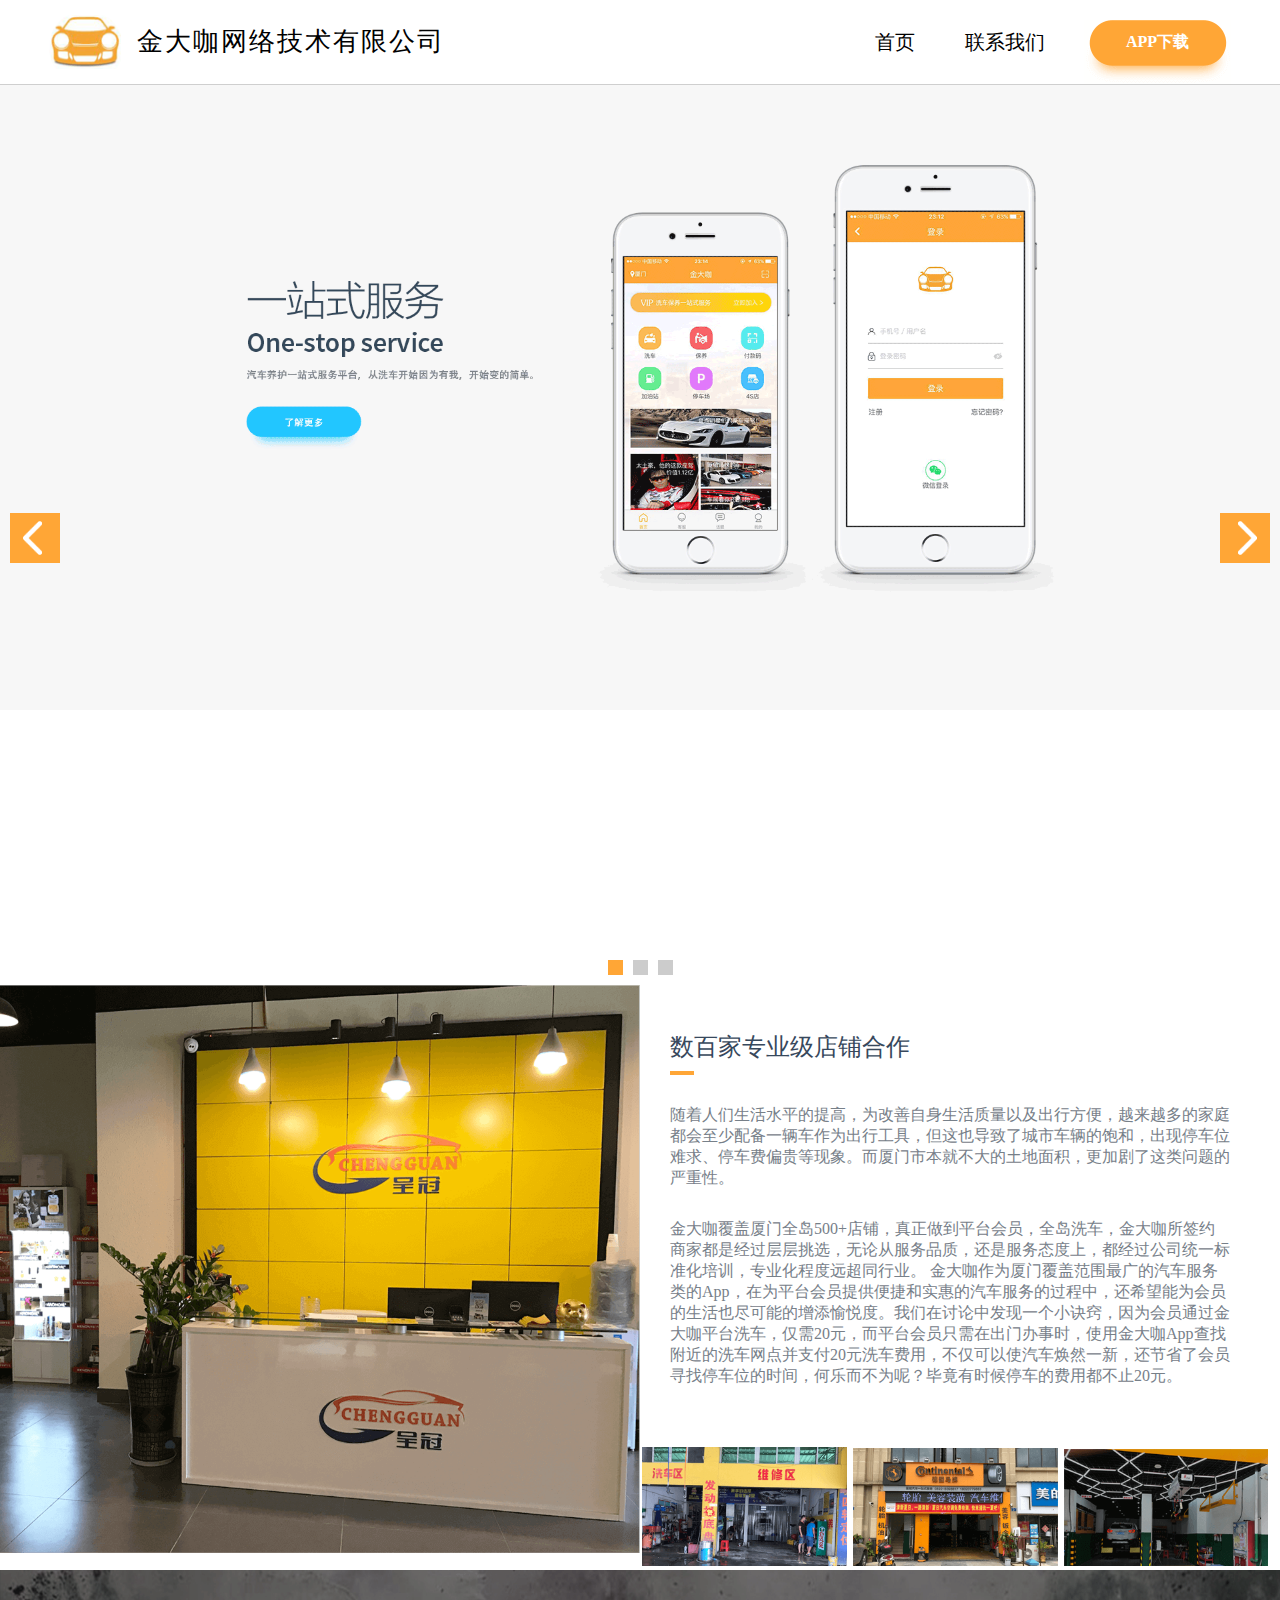
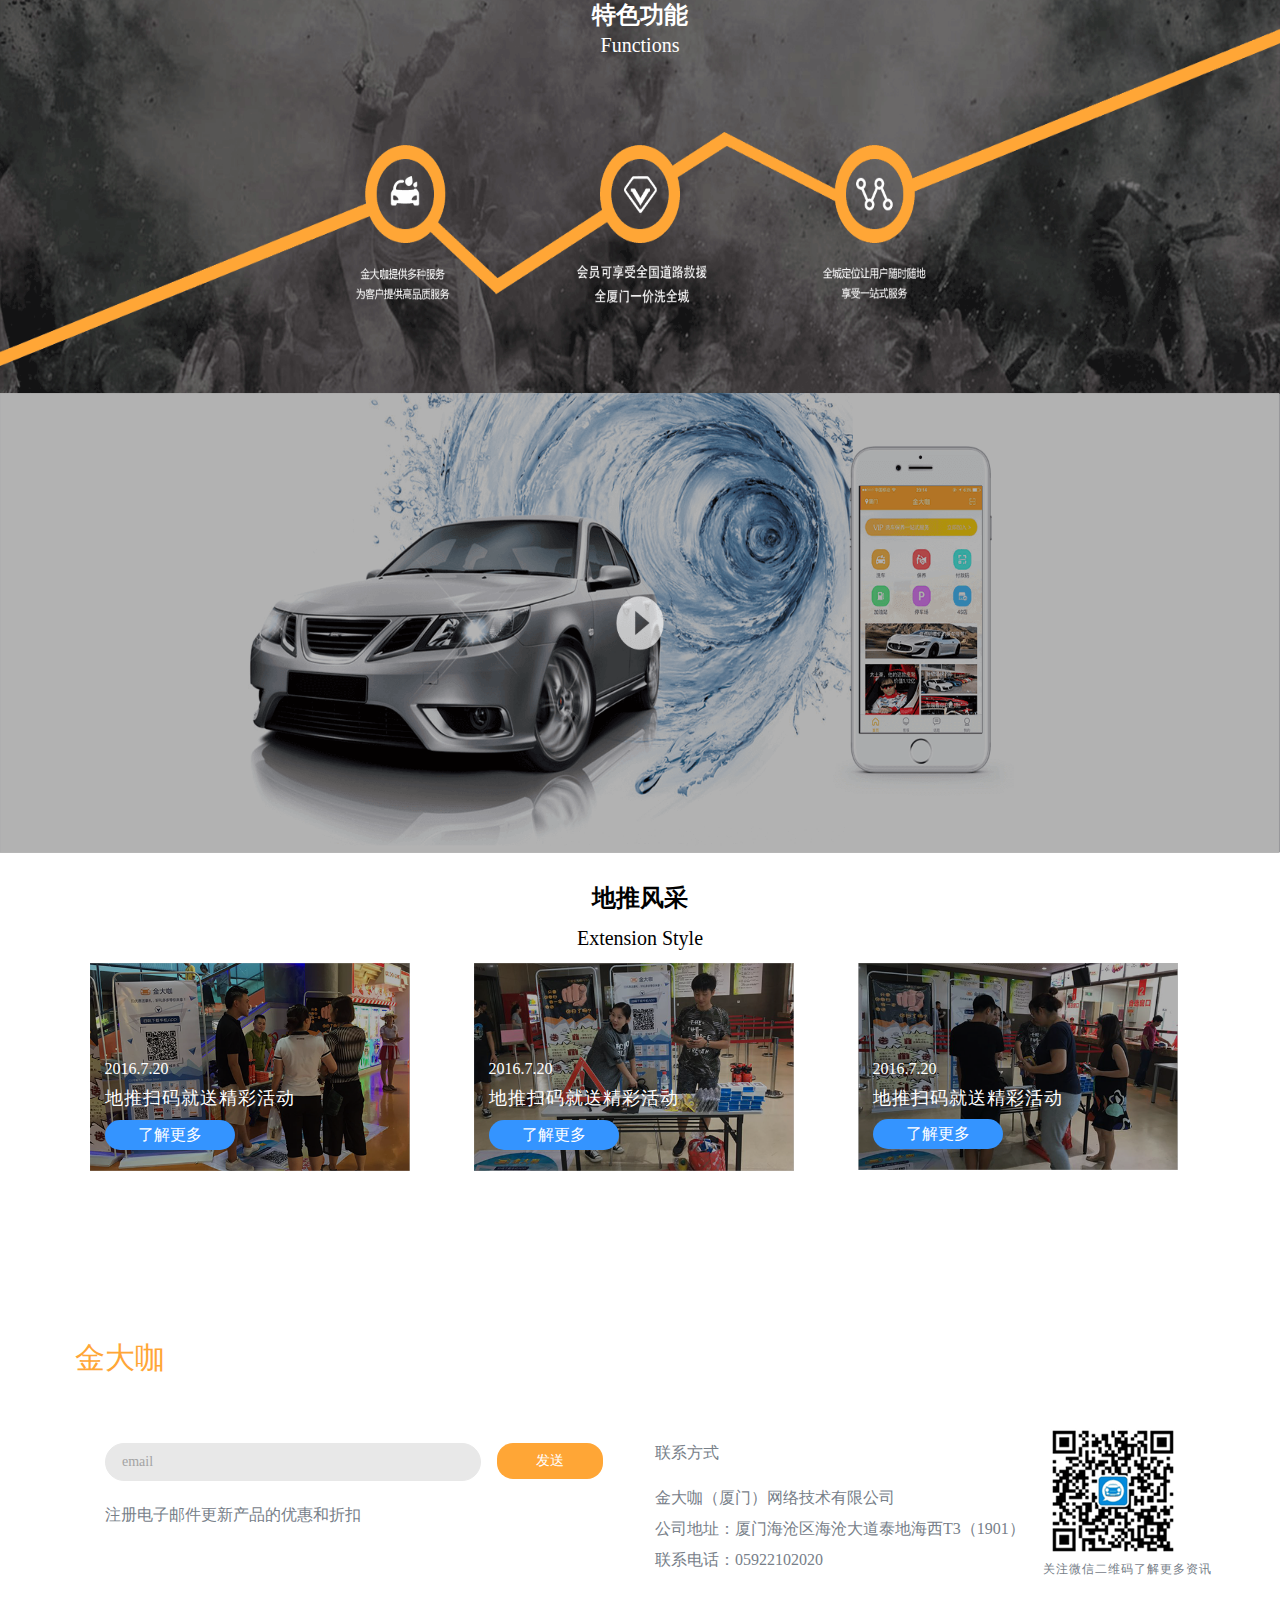
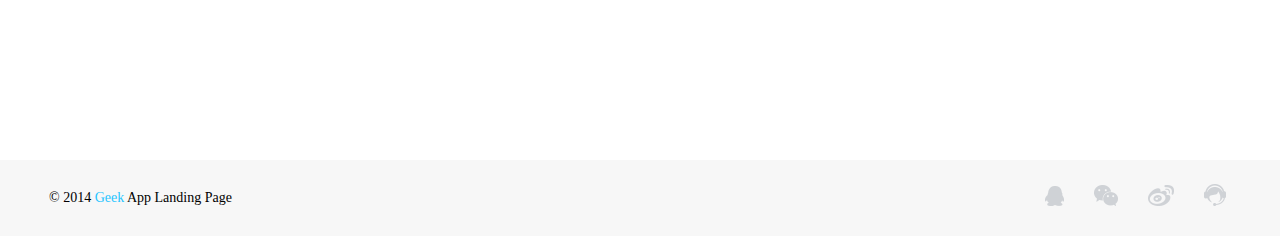
==== commit 57205a98: "修改" ====
--- a/index.html
+++ b/index.html
@@ -45,13 +45,13 @@
                     <div class="swiper-container">
                         <div class="swiper-wrapper">
                             <div class="swiper-slide">
-                                <img src="images/one.jpg" style="width: 100%;height:700px;"/>
+                                <img src="images/one.png" style="width: 100%;"/>
                             </div>
                             <div class="swiper-slide">
-                                <img src="images/one.jpg" style="width: 100%;height:700px;"/>
+                                <img src="images/one.png" style="width: 100%;"/>
                             </div>
                             <div class="swiper-slide">
-                                <img src="images/one.jpg" style="width: 100%;height:700px;"/>
+                                <img src="images/one.png" style="width: 100%;"/>
                             </div>
                         </div>
                         <!-- Add Pagination -->
@@ -231,7 +231,7 @@
         paginationClickable: true,
         nextButton: '.swiper-button-next',
         prevButton: '.swiper-button-prev',
-        autoHeight: true, //enable auto height
+        autoHeight: false, //enable auto height
         speed: 2000,
             loop: true,
             observer:true,
--- a/css/base.css
+++ b/css/base.css
@@ -269,7 +269,7 @@
 /*****************************************************************了解更多内容部分************************************/
 .about-content{
 	// background-color:#f7f7f7; 
-	height: 700px;
+	// height: 900px;
 	width: 100%;
 	
 }
--- a/css/module.css
+++ b/css/module.css
@@ -8,8 +8,8 @@
         background: #fff;
 
     }
-    .swiper-container .swiper-slide {
-        height: 600px;
-        line-height: 600px;
-    }
-    +    // .swiper-container .swiper-slide {
+    //     height: 800px;
+    //     line-height: 800px;
+    // }
+    // 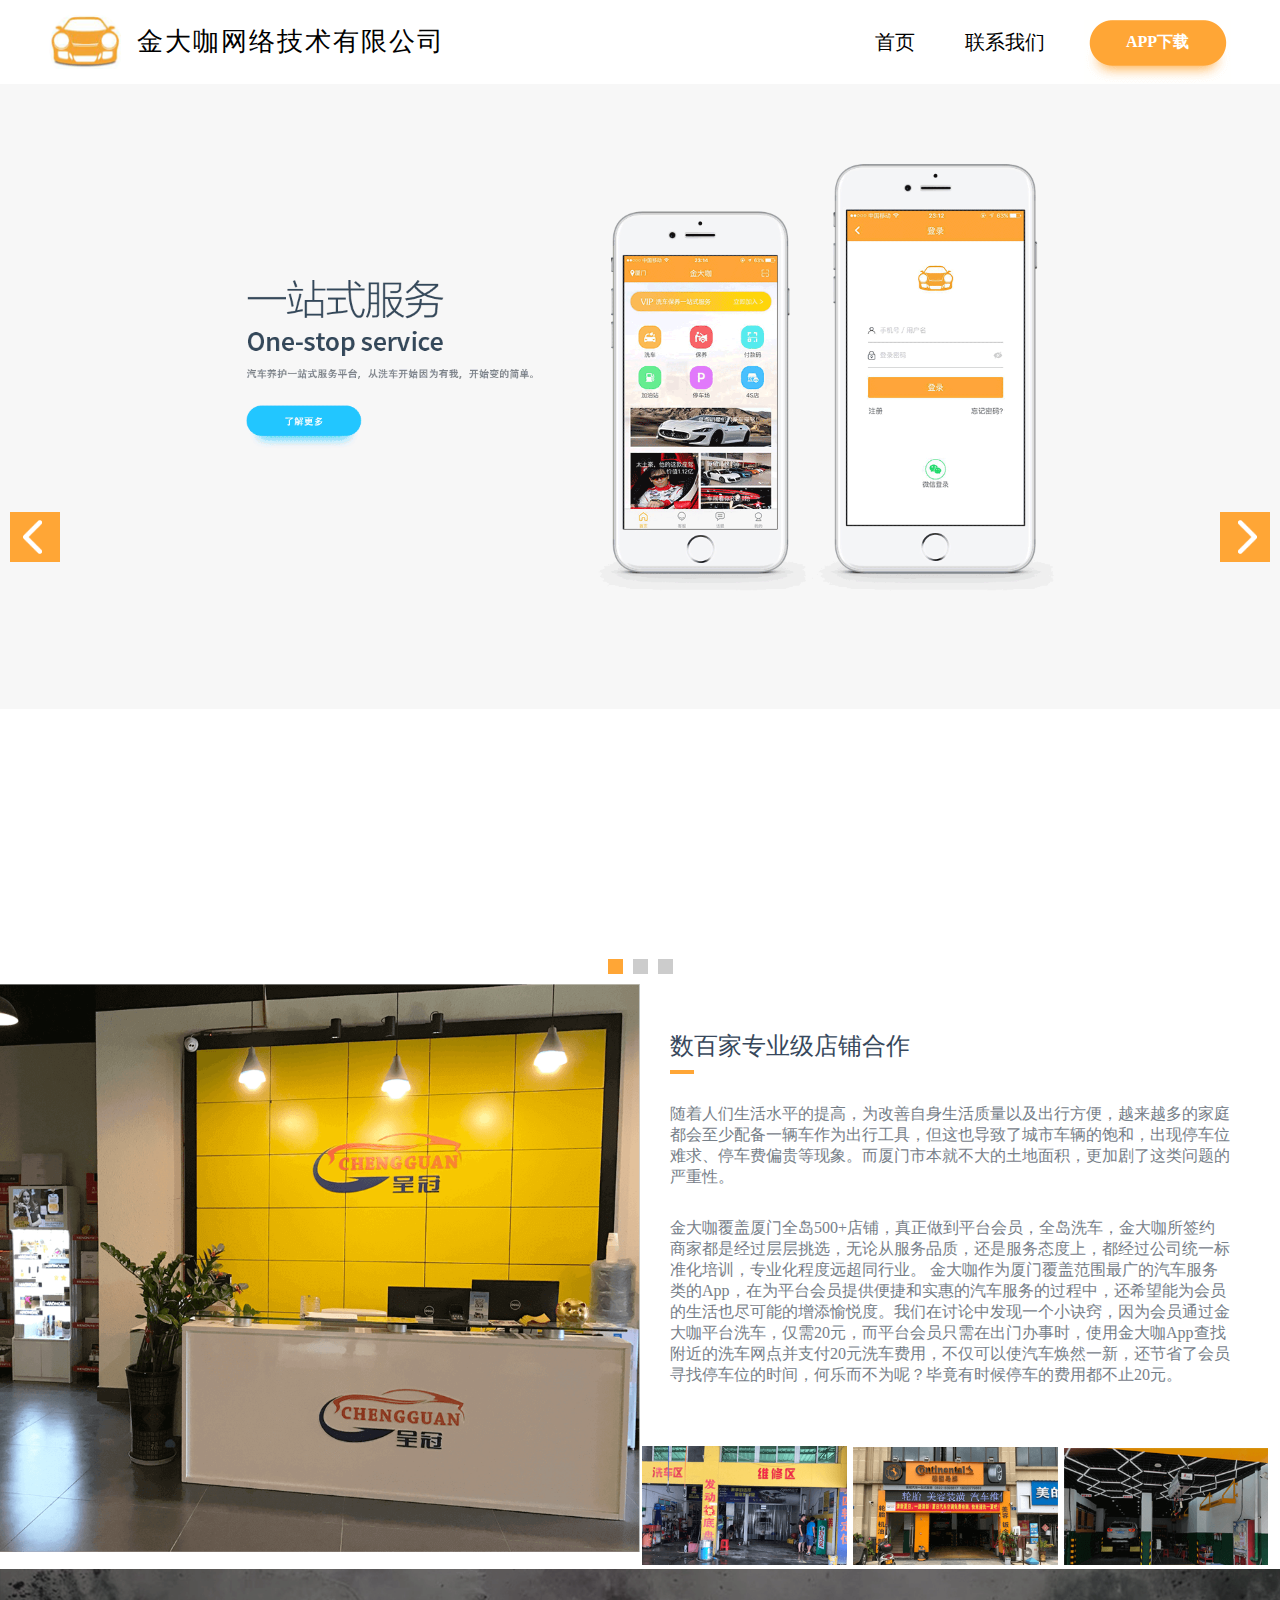
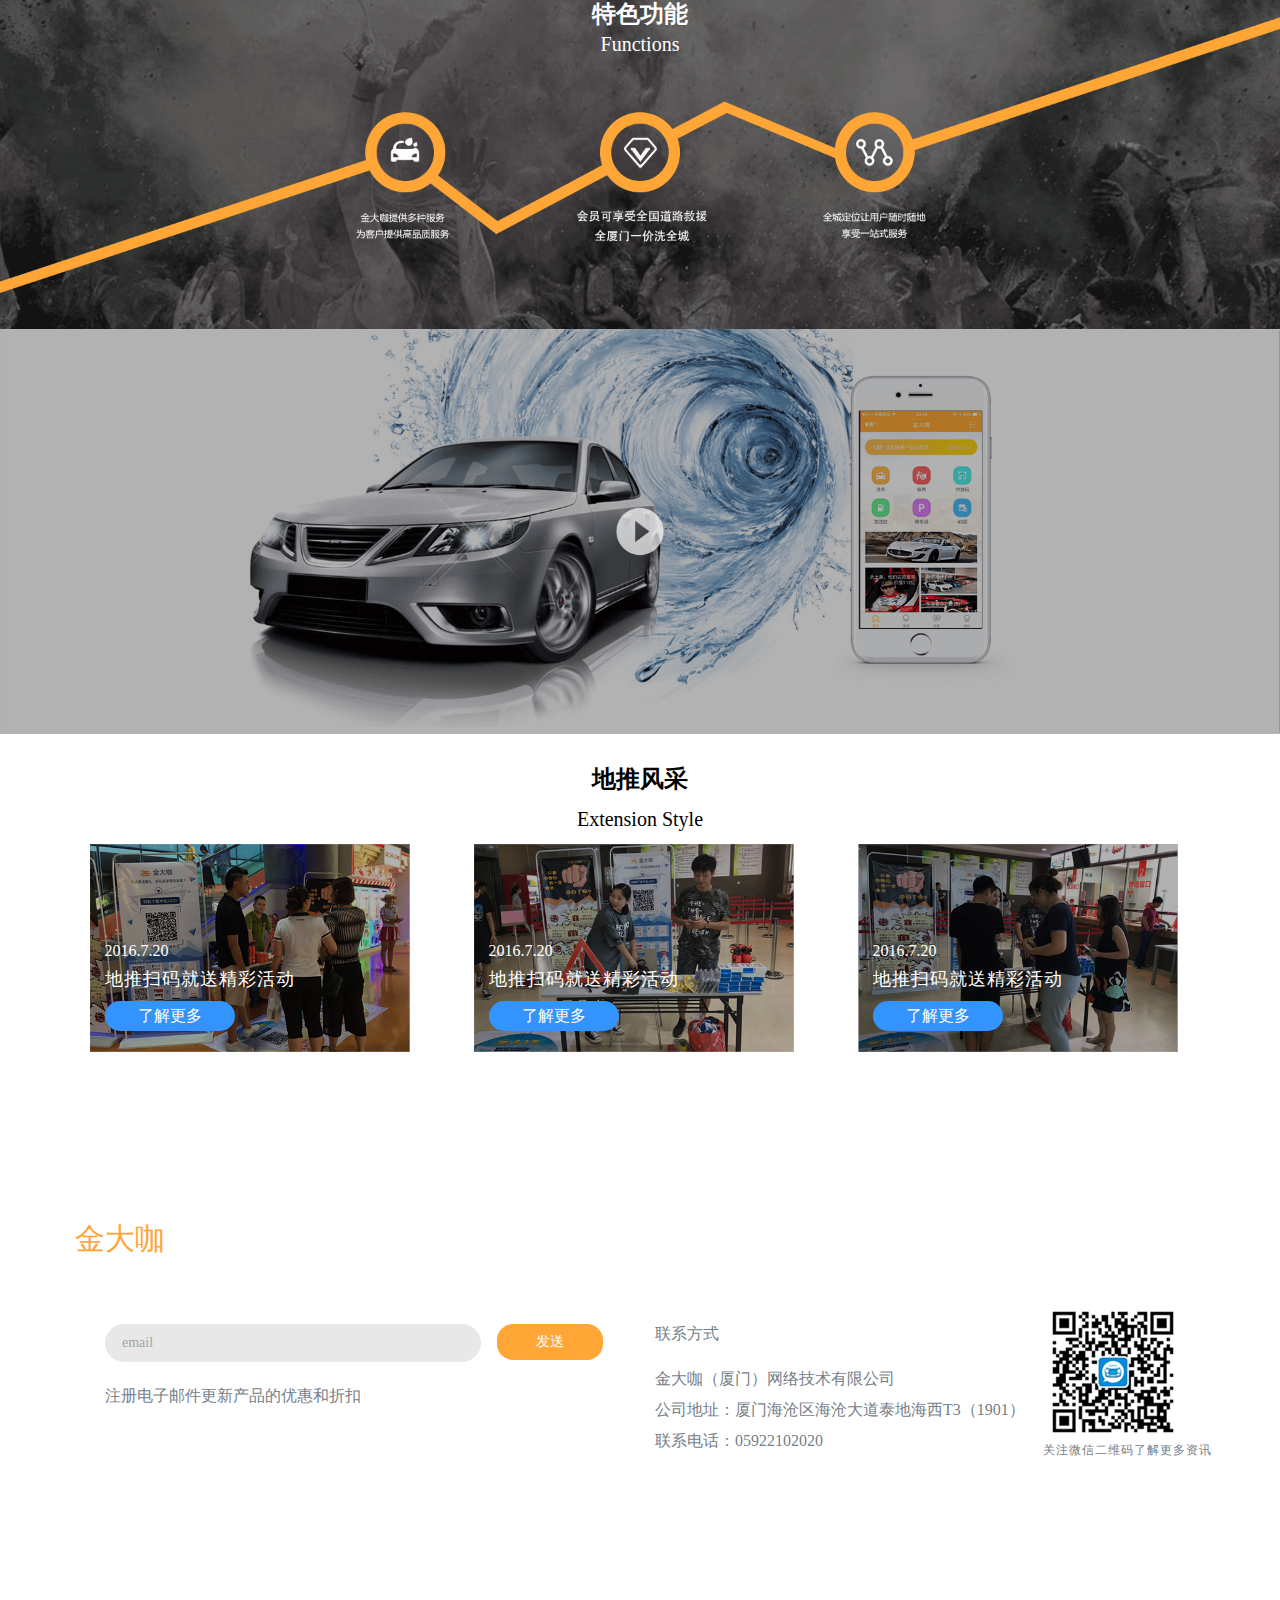
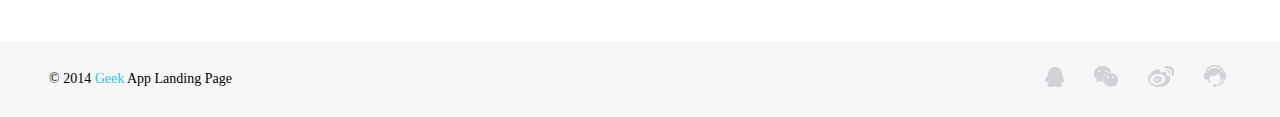
==== commit 386205c5: "修改样式" ====
--- a/index.html
+++ b/index.html
@@ -48,10 +48,10 @@
                                 <img src="images/one.png" style="width: 100%;"/>
                             </div>
                             <div class="swiper-slide">
-                                <img src="images/one.png" style="width: 100%;"/>
+                                <img src="images/swpier-2.jpg" style="width: 100%;"/>
                             </div>
                             <div class="swiper-slide">
-                                <img src="images/one.png" style="width: 100%;"/>
+                                <img src="images/swpier-3.jpg" style="width: 100%;"/>
                             </div>
                         </div>
                         <!-- Add Pagination -->
--- a/css/base.css
+++ b/css/base.css
@@ -5,7 +5,8 @@
 ul li{
 	list-style-type: none;
 }
-input{outline:none;}
+input,textarea{outline:none;}
+textarea{resize:none;}//禁止拉伸
 /*****************************************************************头部内容部分************************************/
 header {
 	width: 100%;
@@ -335,7 +336,7 @@
  .feature-content,.feature-content img{
  	margin: 0 auto;
 	width:100%;
-	height:440px;
+	// height:440px;
  } 
  .feature-content h3,.feature-content h2{
  	width: 100%;
@@ -431,7 +432,7 @@
  .vehicle-content,.vehicle-content img{
  	margin: 0 auto;
 	width:100%;
-	height:460px;
+	// height:460px;
  }
 .video-btn{
       position: fixed;
@@ -525,9 +526,10 @@
 	height:20px;
 	margin-bottom: 20px;
 }
-.ride-li{
-	margin-bottom: 10px!important;
-}
+.contact-content ul li:nth-last-of-type(1){
+margin-bottom: 80px!important;
+}
+
 .contact-content ul h6,.contact-content ul span{
 	line-height: 20px;
 	font-size: 16px;
@@ -562,7 +564,9 @@
 	width: 480px;
 	height:466px;
 }
-.contact-content input{
+.contact-content input,textarea{
+	font-size: 14px;
+	font-family: "Adobe 黑体 ";
 	border: 1px solid #e8e8e8;
 	padding:0 0 0 30px;
 	border-radius: 20px;
@@ -573,7 +577,7 @@
 	line-height: 46px;
 }
 .contact-content .input-textarea{
-	line-height: 180px;
+	line-height: 26px;
 	height:180px!important;
 
 }
--- a/css/module.css
+++ b/css/module.css
@@ -6,7 +6,6 @@
         text-align: center;
         font-size: 18px;
         background: #fff;
-
     }
     // .swiper-container .swiper-slide {
     //     height: 800px;
